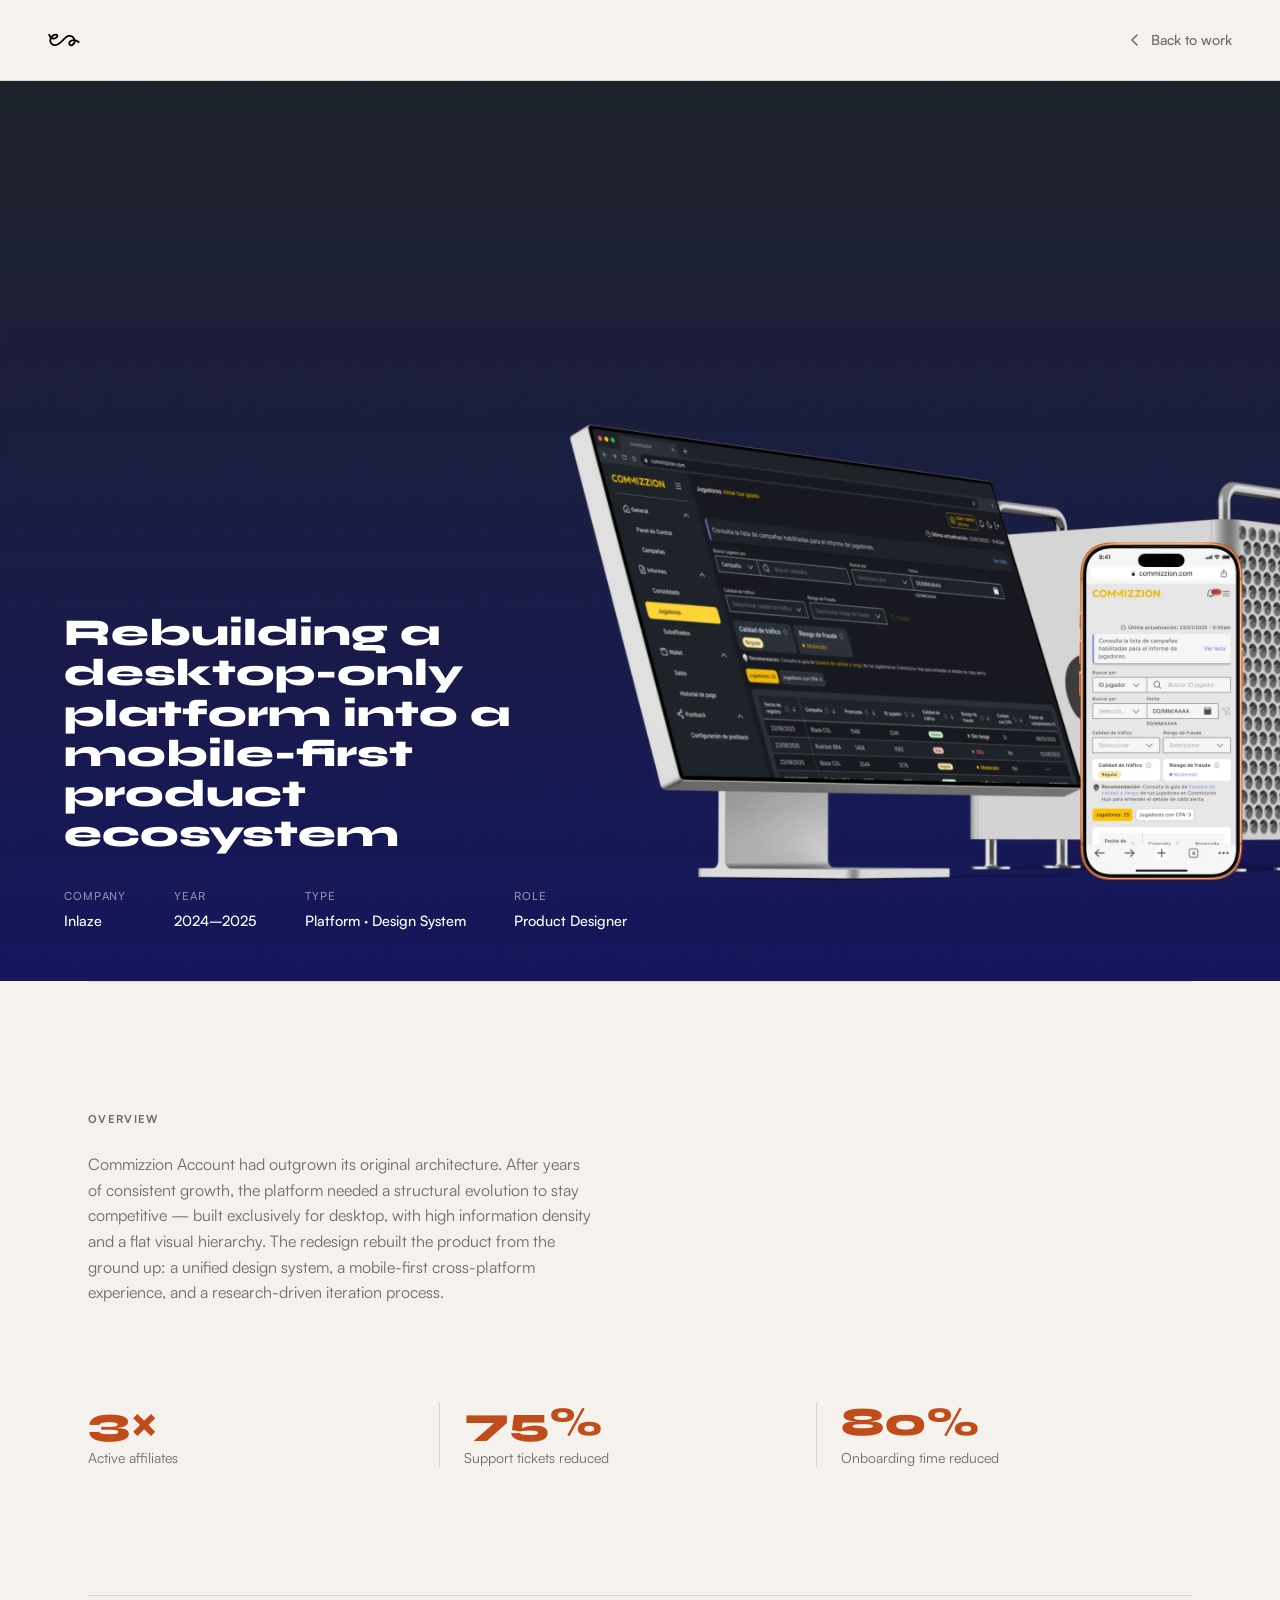
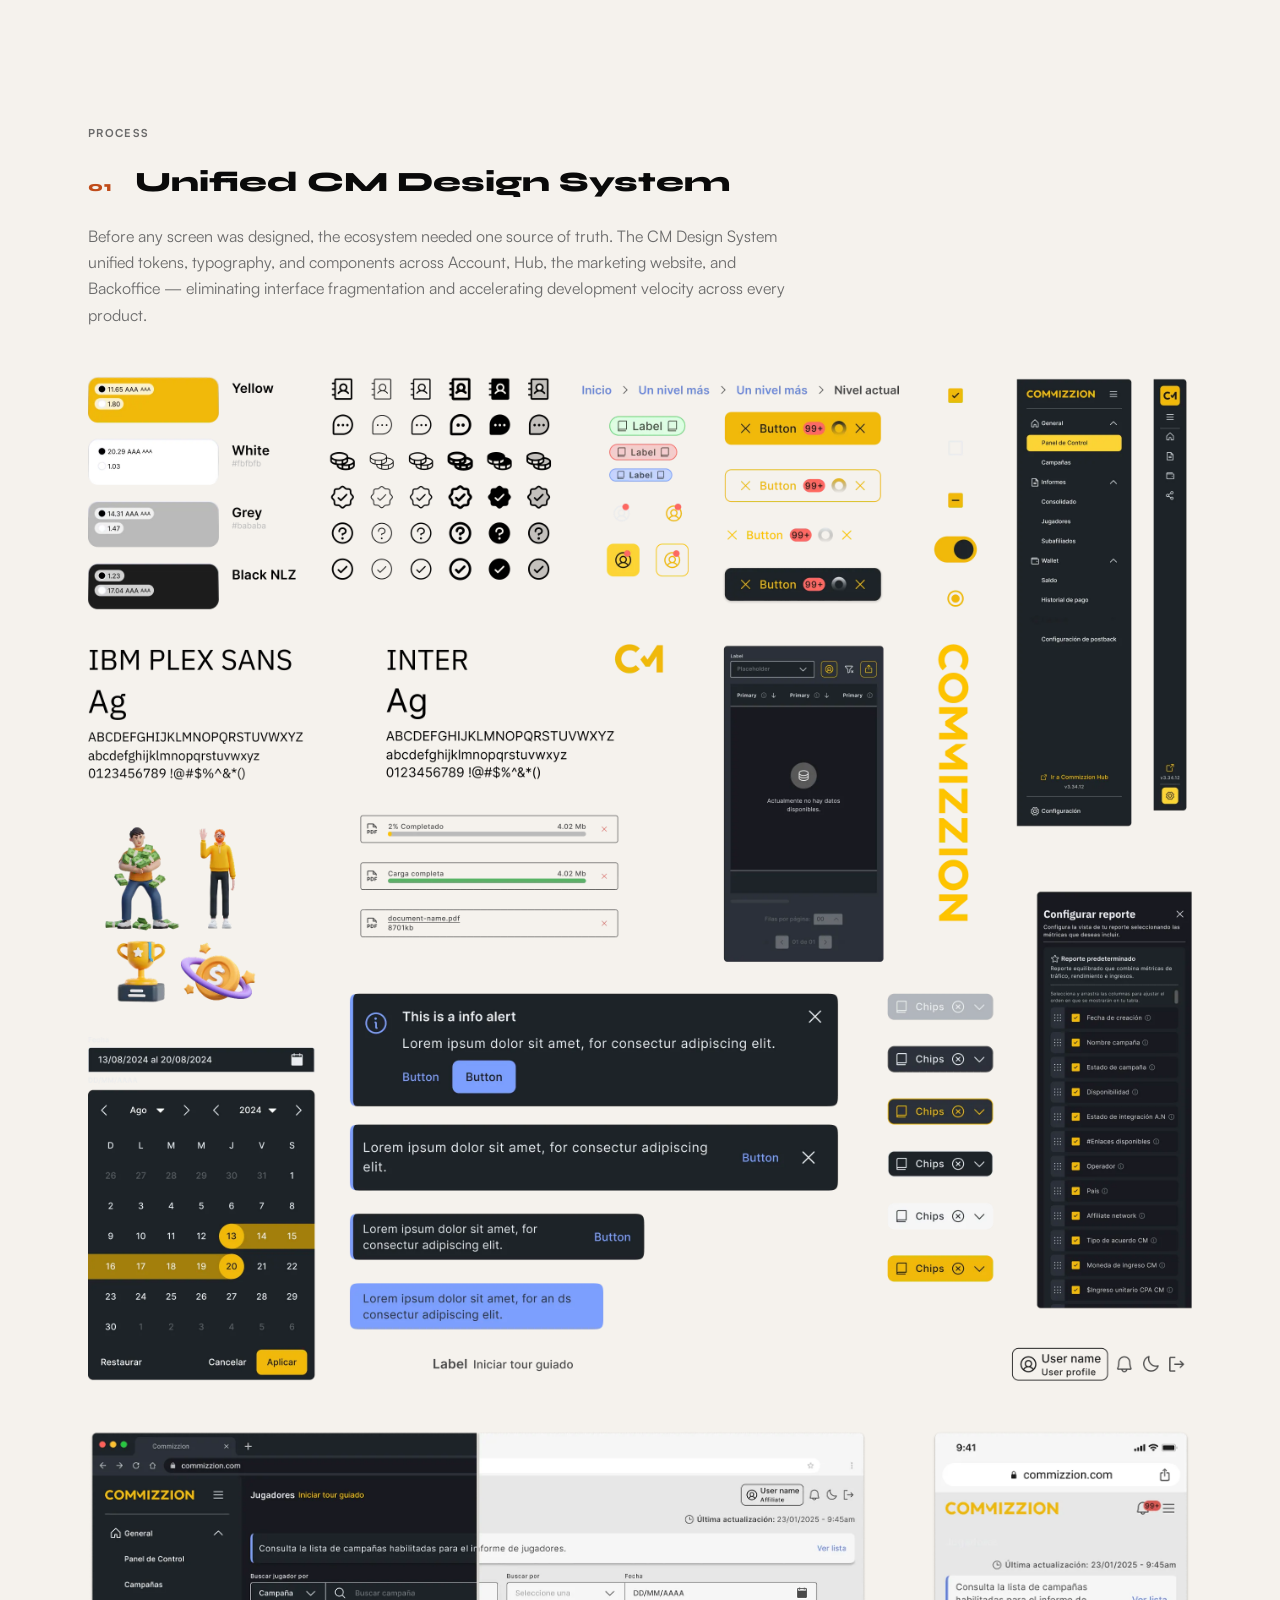
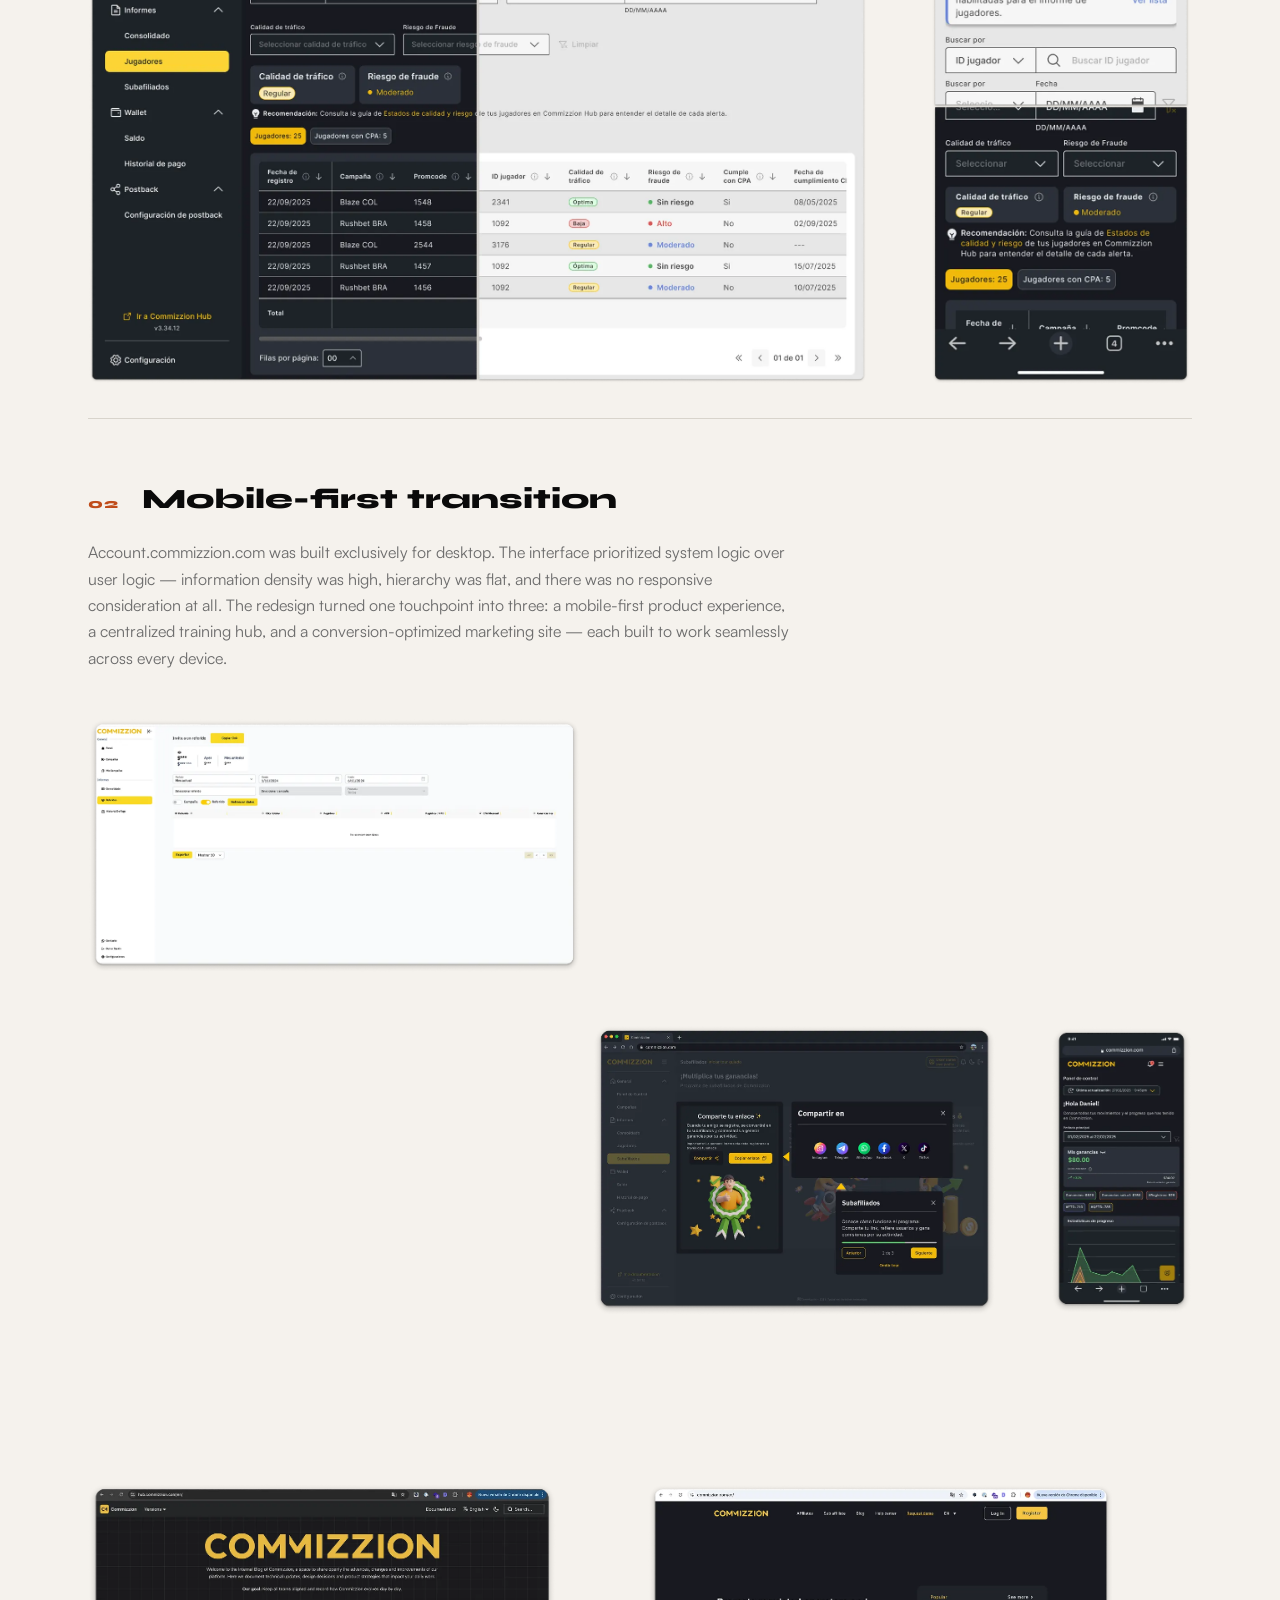
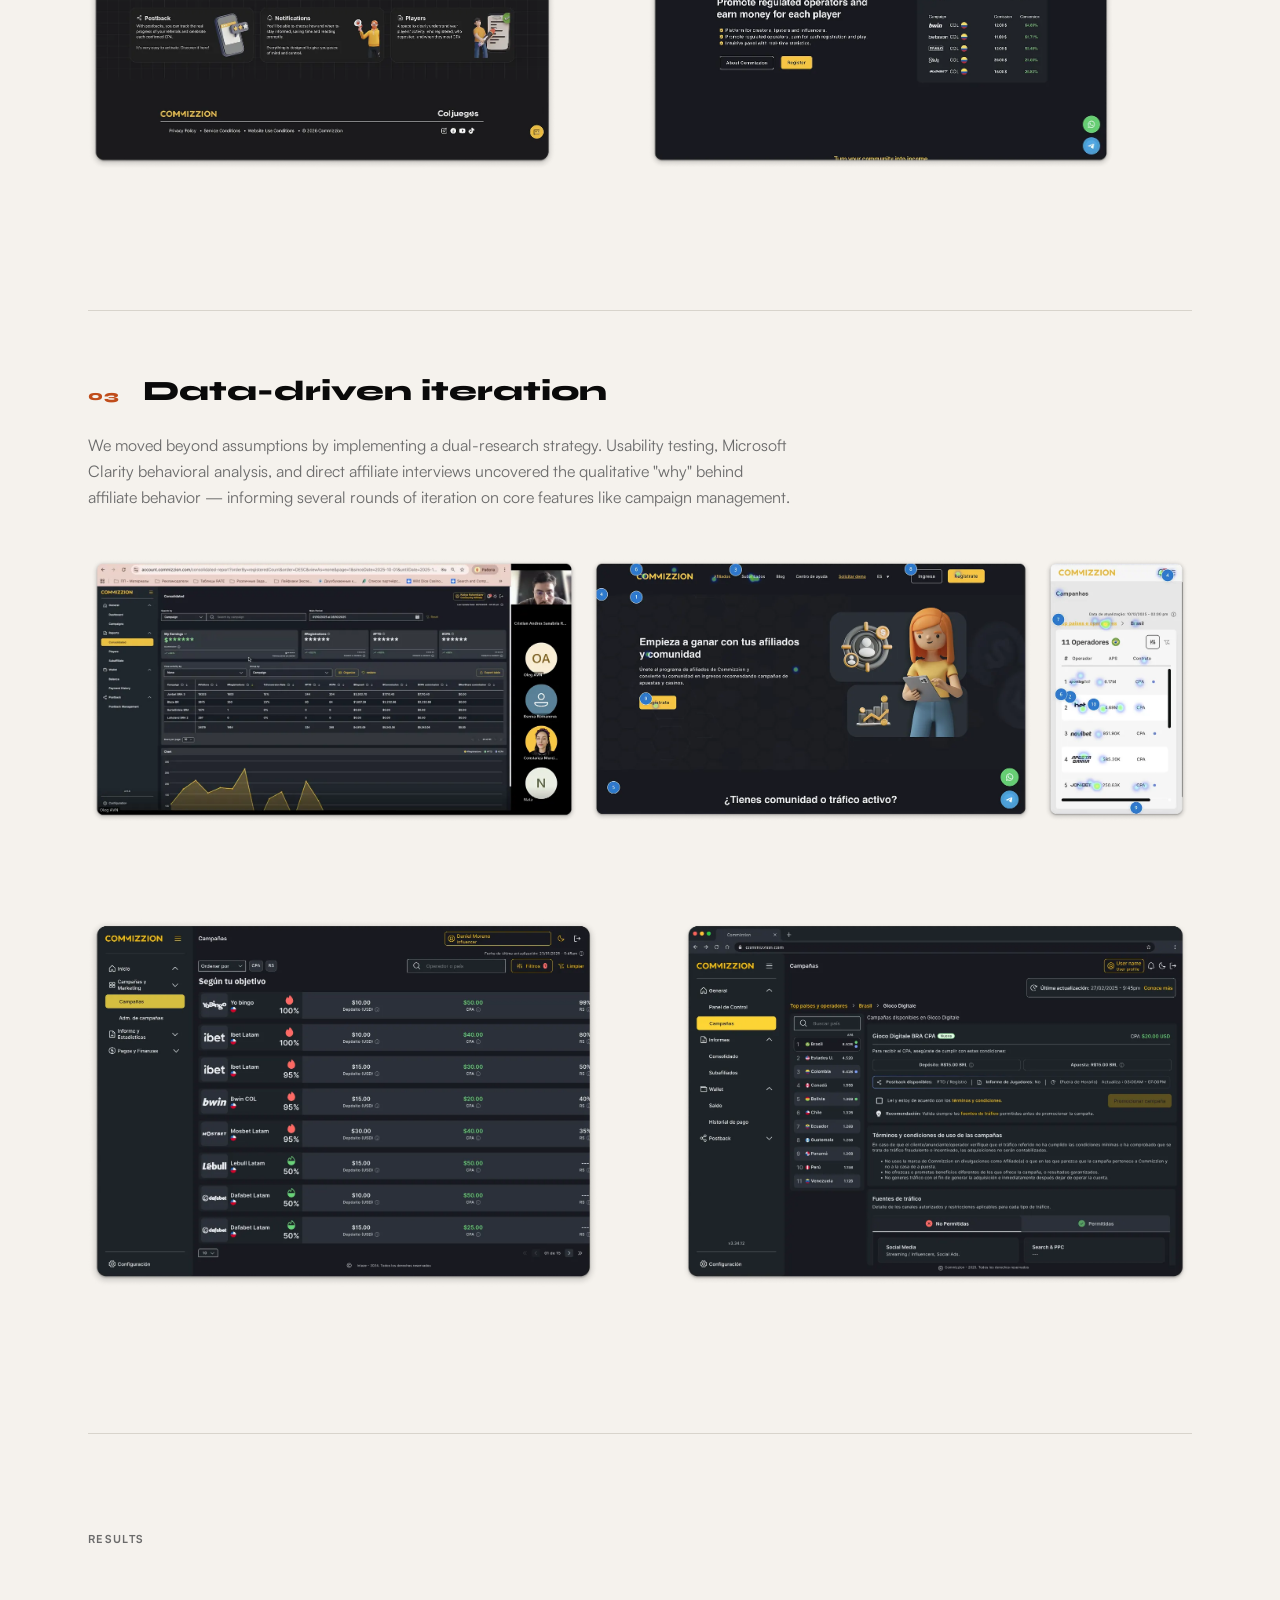
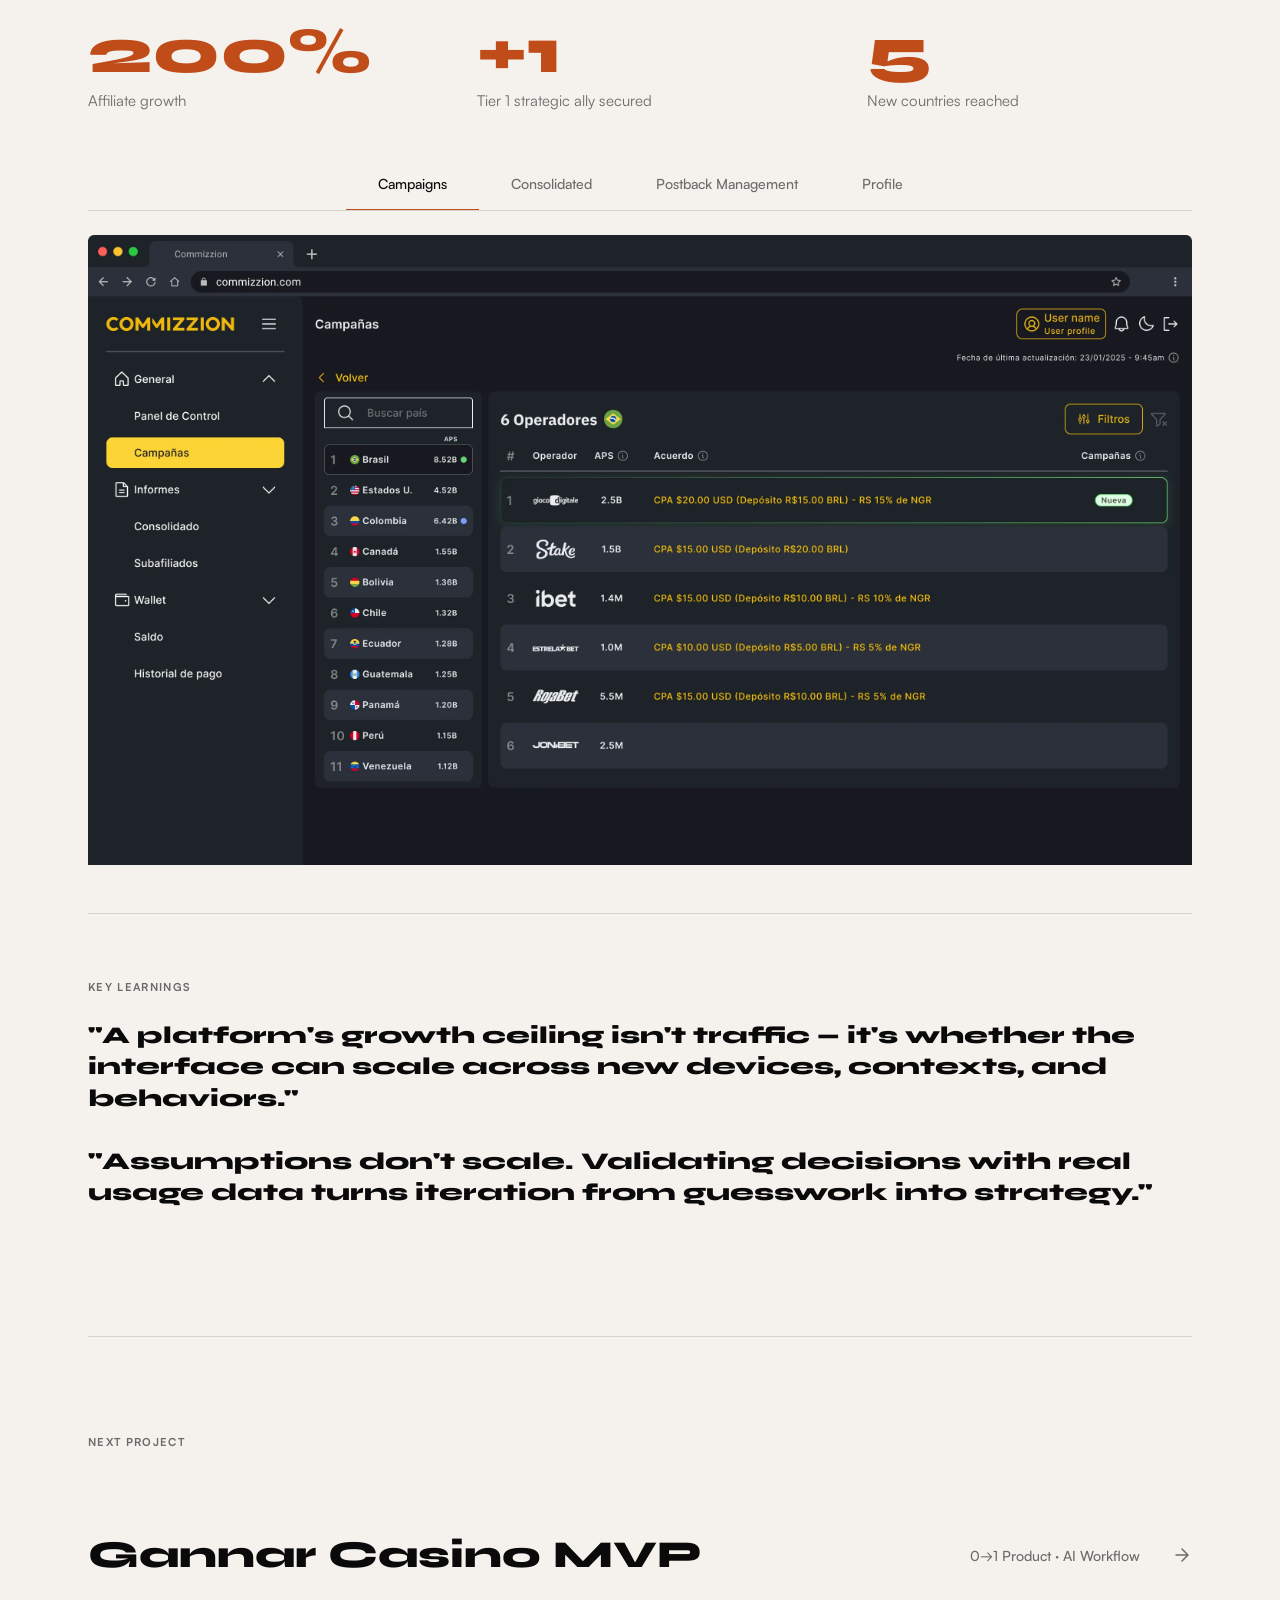
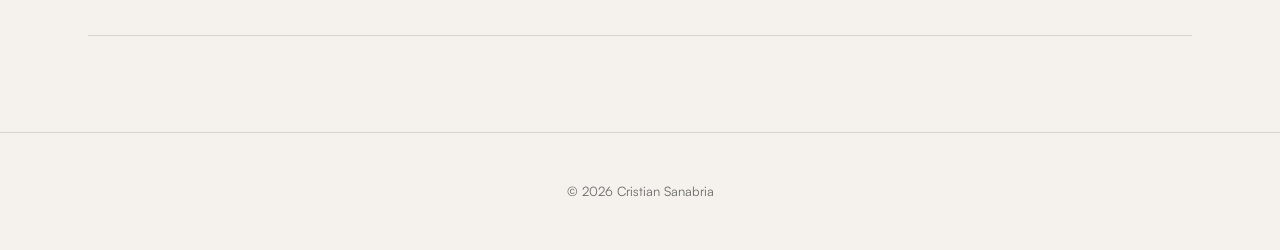
==== cases/commizzion-account.html @ f1a1c9f3 "feat: add commizzion account case study, closes navigation cycle" ====
<!DOCTYPE html>
<html lang="en">
<head>
  <meta charset="UTF-8" />
  <meta name="viewport" content="width=device-width, initial-scale=1.0" />
  <title>Commizzion Account — Cristian Sanabria</title>
  <link rel="icon" type="image/svg+xml" href="../assets/FavIcon_CS_Black.svg" />
  <link rel="stylesheet" href="../styles/main.css" />
  <link rel="stylesheet" href="../styles/case-study.css" />
</head>
<body>

  <!-- HEADER -->
  <header class="cs-header">
    <a href="../index.html" class="cs-logo" aria-label="Back to home">
      <img src="../assets/CS_Vector.svg" alt="Cristian Sanabria" width="32" height="32" />
    </a>
    <a href="../index.html" class="cs-back">
      <svg width="16" height="16" viewBox="0 0 16 16" fill="none" aria-hidden="true">
        <path d="M10 3L5 8L10 13" stroke="currentColor" stroke-width="1.5" stroke-linecap="round" stroke-linejoin="round"/>
      </svg>
      Back to work
    </a>
  </header>

  <!-- COVER -->
  <section class="cs-cover cs-cover--commizzion-account">
    <img src="../assets/cases/commizzion-account/commizzion-account-cover.webp"
         alt="Commizzion Account — cover"
         class="cs-cover-img">
    <div class="cs-cover-content">
      <h1 class="cs-cover-headline">Rebuilding a desktop-only platform into a mobile-first product ecosystem</h1>
      <div class="cs-cover-meta">
        <div class="cs-cover-meta-item">
          <span class="cs-cover-meta-label">Company</span>
          <span class="cs-cover-meta-value">Inlaze</span>
        </div>
        <div class="cs-cover-meta-item">
          <span class="cs-cover-meta-label">Year</span>
          <span class="cs-cover-meta-value">2024–2025</span>
        </div>
        <div class="cs-cover-meta-item">
          <span class="cs-cover-meta-label">Type</span>
          <span class="cs-cover-meta-value">Platform · Design System</span>
        </div>
        <div class="cs-cover-meta-item">
          <span class="cs-cover-meta-label">Role</span>
          <span class="cs-cover-meta-value">Product Designer</span>
        </div>
      </div>
    </div>
  </section>

  <!-- MAIN -->
  <main class="cs-main">

    <!-- OVERVIEW -->
    <section class="cs-overview">
      <div class="cs-overview__inner">
        <div class="cs-overview__problem">
          <span class="cs-label">Overview</span>
          <p class="cs-overview__text">Commizzion Account had outgrown its original architecture. After years of consistent growth, the platform needed a structural evolution to stay competitive — built exclusively for desktop, with high information density and a flat visual hierarchy. The redesign rebuilt the product from the ground up: a unified design system, a mobile-first cross-platform experience, and a research-driven iteration process.</p>
        </div>
        <div class="cs-overview__metrics">
          <div class="cs-metric">
            <span class="cs-metric__value">3×</span>
            <span class="cs-metric__label">Active affiliates</span>
          </div>
          <div class="cs-metric">
            <span class="cs-metric__value">75%</span>
            <span class="cs-metric__label">Support tickets reduced</span>
          </div>
          <div class="cs-metric">
            <span class="cs-metric__value">80%</span>
            <span class="cs-metric__label">Onboarding time reduced</span>
          </div>
        </div>
      </div>
    </section>

    <!-- PROCESS -->
    <section class="cs-process">
      <span class="cs-label">Process</span>
      <div class="cs-process__inner">

        <!-- Decision 01 -->
        <div class="cs-decision">
          <div class="cs-decision__header">
            <span class="cs-decision__number">01</span>
            <h2 class="cs-decision__title">Unified CM Design System</h2>
          </div>
          <p class="cs-decision__body">Before any screen was designed, the ecosystem needed one source of truth. The CM Design System unified tokens, typography, and components across Account, Hub, the marketing website, and Backoffice — eliminating interface fragmentation and accelerating development velocity across every product.</p>
          <div class="cs-decision__image-wrap">
            <img src="../assets/cases/commizzion-account/commizzion-account-ds-system.webp" alt="CM Design System — tokens, typography, components" class="cs-decision__image" loading="lazy" />
            <img src="../assets/cases/commizzion-account/commizzion-account-ds-system-applied.webp" alt="CM Design System applied across desktop, mobile, light and dark mode" class="cs-decision__image" loading="lazy" />
          </div>
        </div>

        <!-- Decision 02 -->
        <div class="cs-decision">
          <div class="cs-decision__header">
            <span class="cs-decision__number">02</span>
            <h2 class="cs-decision__title">Mobile-first transition</h2>
          </div>
          <p class="cs-decision__body">Account.commizzion.com was built exclusively for desktop. The interface prioritized system logic over user logic — information density was high, hierarchy was flat, and there was no responsive consideration at all. The redesign turned one touchpoint into three: a mobile-first product experience, a centralized training hub, and a conversion-optimized marketing site — each built to work seamlessly across every device.</p>
          <div class="cs-decision__image-wrap">
            <img src="../assets/cases/commizzion-account/commizzion-account-mobile-first.webp" alt="Before and after — desktop-only to mobile-first ecosystem" class="cs-decision__image" loading="lazy" />
          </div>
        </div>

        <!-- Decision 03 -->
        <div class="cs-decision">
          <div class="cs-decision__header">
            <span class="cs-decision__number">03</span>
            <h2 class="cs-decision__title">Data-driven iteration</h2>
          </div>
          <p class="cs-decision__body">We moved beyond assumptions by implementing a dual-research strategy. Usability testing, Microsoft Clarity behavioral analysis, and direct affiliate interviews uncovered the qualitative "why" behind affiliate behavior — informing several rounds of iteration on core features like campaign management.</p>
          <div class="cs-decision__image-wrap">
            <img src="../assets/cases/commizzion-account/commizzion-account-iteration.webp" alt="Research evidence and interface evolution" class="cs-decision__image" loading="lazy" />
          </div>
        </div>

      </div>
    </section>

    <!-- RESULTS -->
    <section class="cs-results">
      <div class="cs-results__inner">
        <span class="cs-label">Results</span>
        <div class="cs-results__metrics">
          <div class="cs-metric cs-metric--large">
            <span class="cs-metric__value">200%</span>
            <span class="cs-metric__label">Affiliate growth</span>
          </div>
          <div class="cs-metric cs-metric--large">
            <span class="cs-metric__value">+1</span>
            <span class="cs-metric__label">Tier 1 strategic ally secured</span>
          </div>
          <div class="cs-metric cs-metric--large">
            <span class="cs-metric__value">5</span>
            <span class="cs-metric__label">New countries reached</span>
          </div>
        </div>

        <div class="cs-tabs cs-tabs--no-gradient">
          <div class="cs-tabs__nav" role="tablist">
            <button class="cs-tabs__tab cs-tabs__tab--active" role="tab" data-tab="0">Campaigns</button>
            <button class="cs-tabs__tab" role="tab" data-tab="1">Consolidated</button>
            <button class="cs-tabs__tab" role="tab" data-tab="2">Postback Management</button>
            <button class="cs-tabs__tab" role="tab" data-tab="3">Profile</button>
          </div>
          <div class="cs-tabs__content">
            <div class="cs-tabs__panel cs-tabs__panel--active" data-panel="0">
              <img src="../assets/cases/commizzion-account/commizzion-account-result-campaigns.webp" alt="Campaigns full screen" class="cs-tabs__img" loading="lazy" />
            </div>
            <div class="cs-tabs__panel" data-panel="1">
              <img src="../assets/cases/commizzion-account/commizzion-account-result-consolidated.webp" alt="Consolidated full screen" class="cs-tabs__img" loading="lazy" />
            </div>
            <div class="cs-tabs__panel" data-panel="2">
              <img src="../assets/cases/commizzion-account/commizzion-account-result-postback.webp" alt="Postback Management full screen" class="cs-tabs__img" loading="lazy" />
            </div>
            <div class="cs-tabs__panel" data-panel="3">
              <img src="../assets/cases/commizzion-account/commizzion-account-result-profile.webp" alt="Profile full screen" class="cs-tabs__img" loading="lazy" />
            </div>
          </div>
        </div>

        <div class="cs-results__learning">
          <span class="cs-label">Key learnings</span>
          <p class="cs-learning__text">"A platform's growth ceiling isn't traffic — it's whether the interface can scale across new devices, contexts, and behaviors."</p>
          <p class="cs-learning__text cs-learning__text--second">"Assumptions don't scale. Validating decisions with real usage data turns iteration from guesswork into strategy."</p>
        </div>
      </div>
    </section>

    <!-- NEXT PROJECT -->
    <nav class="cs-nav-next">
      <span class="cs-label">Next project</span>
      <a href="gannar.html" class="cs-next-link">
        <span class="cs-next-link__title">Gannar Casino MVP</span>
        <span class="cs-next-link__tags">0→1 Product · AI Workflow</span>
        <svg width="20" height="20" viewBox="0 0 20 20" fill="none" aria-hidden="true">
          <path d="M4 10H16M16 10L10 4M16 10L10 16" stroke="currentColor" stroke-width="1.5" stroke-linecap="round" stroke-linejoin="round"/>
        </svg>
      </a>
    </nav>

  </main>

  <footer class="cs-footer">
    <p>© 2026 Cristian Sanabria</p>
  </footer>

  <script>
    const tabs = document.querySelectorAll('.cs-tabs__tab');
    const panels = document.querySelectorAll('.cs-tabs__panel');
    tabs.forEach(tab => {
      tab.addEventListener('click', () => {
        const index = parseInt(tab.dataset.tab);
        tabs.forEach(t => t.classList.remove('cs-tabs__tab--active'));
        panels.forEach(p => p.classList.remove('cs-tabs__panel--active'));
        tab.classList.add('cs-tabs__tab--active');
        panels[index].classList.add('cs-tabs__panel--active');
      });
    });
  </script>

</body>
</html>
---- styles/main.css ----
/* =============================================================
   FONT FACE DECLARATIONS
   ============================================================= */

/* Syne */
@font-face {
  font-family: 'Syne';
  src: url('../assets/fonts/Syne-Regular.woff2') format('woff2');
  font-weight: 400;
  font-style: normal;
  font-display: swap;
}

@font-face {
  font-family: 'Syne';
  src: url('../assets/fonts/Syne-Medium.woff2') format('woff2');
  font-weight: 500;
  font-style: normal;
  font-display: swap;
}

@font-face {
  font-family: 'Syne';
  src: url('../assets/fonts/Syne-SemiBold.woff2') format('woff2');
  font-weight: 600;
  font-style: normal;
  font-display: swap;
}

@font-face {
  font-family: 'Syne';
  src: url('../assets/fonts/Syne-Bold.woff2') format('woff2');
  font-weight: 700;
  font-style: normal;
  font-display: swap;
}

@font-face {
  font-family: 'Syne';
  src: url('../assets/fonts/Syne-ExtraBold.woff2') format('woff2');
  font-weight: 800;
  font-style: normal;
  font-display: swap;
}

/* Satoshi */
@font-face {
  font-family: 'Satoshi';
  src: url('../assets/fonts/Satoshi-Light.woff2') format('woff2');
  font-weight: 300;
  font-style: normal;
  font-display: swap;
}

@font-face {
  font-family: 'Satoshi';
  src: url('../assets/fonts/Satoshi-Regular.woff2') format('woff2');
  font-weight: 400;
  font-style: normal;
  font-display: swap;
}

@font-face {
  font-family: 'Satoshi';
  src: url('../assets/fonts/Satoshi-Medium.woff2') format('woff2');
  font-weight: 500;
  font-style: normal;
  font-display: swap;
}

@font-face {
  font-family: 'Satoshi';
  src: url('../assets/fonts/Satoshi-Bold.woff2') format('woff2');
  font-weight: 700;
  font-style: normal;
  font-display: swap;
}

@font-face {
  font-family: 'Satoshi';
  src: url('../assets/fonts/Satoshi-Black.woff2') format('woff2');
  font-weight: 900;
  font-style: normal;
  font-display: swap;
}

/* =============================================================
   DESIGN TOKENS
   ============================================================= */

:root {
  /* Colors */
  --color-bg: #F5F2ED;
  --color-surface: #EDEAE4;
  --color-border: #D8D4CC;
  --color-text: #0A0A0A;
  --color-text-muted: #6B6B6B;
  --color-accent: #C04C1A;
  --color-accent-hover: #E05520;

  /* Typography */
  --font-display: 'Syne', sans-serif;
  --font-body: 'Satoshi', sans-serif;

  /* Spacing — 8pt system */
  --space-1: 8px;
  --space-2: 16px;
  --space-3: 24px;
  --space-4: 32px;
  --space-6: 48px;
  --space-8: 64px;
  --space-12: 96px;
  --space-16: 128px;

  /* Layout */
  --max-width: 1280px;
  --nav-height: 56px;
}

/* =============================================================
   CSS RESET
   ============================================================= */

*,
*::before,
*::after {
  box-sizing: border-box;
  margin: 0;
  padding: 0;
}

/* =============================================================
   BASE STYLES
   ============================================================= */

html {
  scroll-behavior: smooth;
}

body {
  font-family: var(--font-body);
  font-size: 16px;
  line-height: 1.65;
  color: var(--color-text);
  background-color: var(--color-bg);
}

h1,
h2,
h3,
h4 {
  font-family: var(--font-display);
}

/* =============================================================
   Component styles → see styles/components.css
   ============================================================= */
---- styles/case-study.css ----
/* ============================================================
   CASE STUDY — styles/case-study.css
   Portafolio Cristian Sanabria — Mayo 2026
   ============================================================ */

/* ------------------------------------------------------------
   HEADER
   ------------------------------------------------------------ */
.cs-header {
  position: sticky;
  top: 0;
  z-index: 100;
  display: flex;
  align-items: center;
  justify-content: space-between;
  padding: var(--space-3) var(--space-6);
  background-color: var(--color-bg);
  border-bottom: 1px solid var(--color-border);
}
.cs-logo img {
  display: block;
  width: 32px;
  height: 32px;
}
.cs-back {
  display: flex;
  align-items: center;
  gap: var(--space-1);
  font-family: var(--font-body);
  font-size: 0.875rem;
  font-weight: 500;
  color: var(--color-text-muted);
  text-decoration: none;
  transition: color 0.2s ease;
}
.cs-back:hover { color: var(--color-text); }

/* ------------------------------------------------------------
   COVER
   ------------------------------------------------------------ */
.cs-cover {
  position: relative;
  height: 100vh;
  max-height: 900px;
  overflow: hidden;
}
.cs-cover-img {
  position: absolute;
  inset: 0;
  width: 100%;
  height: 100%;
  object-fit: cover;
  object-position: right center;
}
.cs-cover-content {
  position: absolute;
  bottom: 48px;
  left: 64px;
  right: 64px;
  z-index: 2;
}
.cs-cover-headline {
  font-family: 'Syne', sans-serif;
  font-weight: 800;
  font-size: clamp(1.75rem, 3vw, 3rem);
  color: #FFFFFF;
  max-width: 560px;
  line-height: 1.05;
  margin-bottom: 32px;
}
.cs-cover-meta {
  display: flex;
  gap: 48px;
}
.cs-cover-meta-item {
  display: flex;
  flex-direction: column;
  gap: 4px;
}
.cs-cover-meta-label {
  font-family: 'Satoshi', sans-serif;
  font-size: 0.7rem;
  font-weight: 500;
  color: rgba(255,255,255,0.5);
  text-transform: uppercase;
  letter-spacing: 0.08em;
}
.cs-cover-meta-value {
  font-family: 'Satoshi', sans-serif;
  font-size: 0.9rem;
  font-weight: 500;
  color: #FFFFFF;
}

/* ------------------------------------------------------------
   MAIN WRAPPER
   ------------------------------------------------------------ */
.cs-main {
  max-width: 1200px;
  margin: 0 auto;
  padding: 0 var(--space-6);
}

/* ------------------------------------------------------------
   LABEL REUTILIZABLE
   ------------------------------------------------------------ */
.cs-label {
  display: block;
  font-family: var(--font-body);
  font-size: 0.6875rem;
  font-weight: 700;
  letter-spacing: 0.12em;
  text-transform: uppercase;
  color: var(--color-text-muted);
  margin-bottom: var(--space-3);
}

/* ------------------------------------------------------------
   OVERVIEW
   ------------------------------------------------------------ */
.cs-overview {
  padding: var(--space-16) 0;
  border-top: 1px solid var(--color-border);
}
.cs-overview__inner {
  display: grid;
  grid-template-columns: 1fr;
  gap: var(--space-12);
  align-items: center;
}
.cs-overview__text {
  font-family: var(--font-body);
  font-size: 1rem;
  font-weight: 400;
  line-height: 1.6;
  color: var(--color-text-muted);
  max-width: 46ch;
}
.cs-overview__metrics {
  display: flex;
  flex-direction: row;
  align-items: flex-start;
}
.cs-overview__metrics .cs-metric {
  flex: 1;
  padding: 0 var(--space-3);
  border-left: 1px solid var(--color-border);
}
.cs-overview__metrics .cs-metric:first-child {
  padding-left: 0;
  border-left: none;
}

/* ------------------------------------------------------------
   METRIC
   ------------------------------------------------------------ */
.cs-metric {
  display: flex;
  flex-direction: column;
  gap: 6px;
}
.cs-metric__value {
  font-family: var(--font-display);
  font-size: 2.5rem;
  font-weight: 800;
  line-height: 1;
  color: var(--color-accent);
}
.cs-metric__label {
  font-family: var(--font-body);
  font-size: 0.875rem;
  font-weight: 400;
  color: var(--color-text-muted);
  line-height: 1.4;
}

/* ------------------------------------------------------------
   PROCESS
   ------------------------------------------------------------ */
.cs-process {
  padding: var(--space-16) 0;
  border-top: 1px solid var(--color-border);
}
.cs-process__inner {
  display: flex;
  flex-direction: column;
  gap: var(--space-4);
}
.cs-decision {
  display: flex;
  flex-direction: column;
  gap: var(--space-3);
}
.cs-process__inner .cs-decision + .cs-decision {
  padding-top: var(--space-8);
  border-top: 1px solid var(--color-border);
}
.cs-decision__header {
  display: flex;
  align-items: baseline;
  gap: var(--space-3);
}
.cs-decision__number {
  font-family: var(--font-display);
  font-size: 0.875rem;
  font-weight: 800;
  color: var(--color-accent);
  letter-spacing: 0.05em;
  flex-shrink: 0;
}
.cs-decision__title {
  font-family: var(--font-display);
  font-size: clamp(1.25rem, 2.5vw, 1.75rem);
  font-weight: 800;
  line-height: 1.15;
  color: var(--color-text);
}
.cs-decision__body {
  font-family: var(--font-body);
  font-size: 1rem;
  font-weight: 400;
  line-height: 1.65;
  color: var(--color-text-muted);
  max-width: 64ch;
}
.cs-decision__image-wrap {
  display: flex;
  flex-direction: column;
  gap: var(--space-2);
  margin-top: var(--space-3);
}
.cs-caption {
  font-family: var(--font-body);
  font-size: 0.75rem;
  font-weight: 500;
  letter-spacing: 0.06em;
  text-transform: uppercase;
  color: var(--color-text-muted);
  order: -1;
}
.cs-decision__image {
  width: 100%;

  display: block;
  object-fit: contain;
  object-position: top;
}

/* ------------------------------------------------------------
   BEFORE COMPARE
   ------------------------------------------------------------ */
.cs-before-compare {
  display: grid;
  grid-template-columns: 1fr 220px;
  gap: var(--space-3);
  align-items: start;
}
.cs-before-compare__desk {
  width: 100%;
  height: 460px;
  object-fit: contain;
  object-position: top;
  display: block;
}
.cs-before-compare__mobile {
  width: 220px;
  height: 460px;
  object-fit: contain;
  object-position: top;
  display: block;
}

/* ------------------------------------------------------------
   PROCESS IMAGES (decisiones 02 y 03)
   ------------------------------------------------------------ */
.cs-process__images {
  display: grid;
  grid-template-columns: 1fr;
  gap: var(--space-3);
  margin-top: var(--space-3);
}
.cs-process__img {
  width: 100%;
  height: auto;
  object-fit: contain;
  object-position: top;
  display: block;
}

/* ------------------------------------------------------------
   RESULTS
   ------------------------------------------------------------ */
.cs-results {
  padding: var(--space-12) 0 var(--space-16);
  border-top: 1px solid var(--color-border);

}
.cs-results__inner {
  display: flex;
  flex-direction: column;
  gap: var(--space-6);
}
.cs-results__metrics {
  display: grid;
  grid-template-columns: repeat(3, 1fr);
  gap: var(--space-8);
}
.cs-metric--large .cs-metric__value {
  font-size: clamp(2.5rem, 5vw, 4rem);
}
.cs-metric--large .cs-metric__label {
  font-size: 0.9375rem;
}
.cs-results__final {
  display: flex;
  flex-direction: column;
  gap: var(--space-2);
}
.cs-results__final-image {
  width: 100%;
  height: auto;
  display: block;
}
.cs-after-compare {
  display: grid;
  grid-template-columns: 1fr 220px;
  gap: var(--space-3);
  align-items: start;
}
.cs-after-compare__item {
  display: flex;
  flex-direction: column;
  gap: var(--space-2);
}
.cs-after-compare__image {
  display: block;
  width: 100%;
  height: auto;
}
.cs-after-compare__image--mobile {
  width: 220px;
  height: auto;
}
.cs-results__learning {
  padding-top: var(--space-8);
  border-top: 1px solid var(--color-border);
}
.cs-learning__text {
  font-family: var(--font-display);
  font-size: clamp(1.125rem, 2vw, 1.5rem);
  font-weight: 800;
  line-height: 1.3;
  color: var(--color-text);
  max-width: 48ch;
}

/* ------------------------------------------------------------
   NEXT PROJECT
   ------------------------------------------------------------ */
.cs-nav-next {
  padding: var(--space-12) 0;
  border-top: 1px solid var(--color-border);
}
.cs-next-link {
  display: flex;
  align-items: center;
  gap: var(--space-4);
  text-decoration: none;
  padding: var(--space-6) 0;
  border-bottom: 1px solid var(--color-border);
  transition: gap 0.3s ease;
}
.cs-next-link:hover { gap: var(--space-6); }
.cs-next-link:hover .cs-next-link__title {
  text-decoration: underline;
  text-underline-offset: 4px;
}
.cs-next-link:hover svg {
  color: var(--color-accent);
  transform: translateX(4px);
}
.cs-next-link svg {
  flex-shrink: 0;
  color: var(--color-text-muted);
  transition: color 0.2s ease, transform 0.2s ease;
}
.cs-next-link__title {
  font-family: var(--font-display);
  font-size: clamp(1.5rem, 3vw, 2.5rem);
  font-weight: 800;
  color: var(--color-text);
  flex: 1;
}
.cs-next-link__tags {
  font-family: var(--font-body);
  font-size: 0.875rem;
  font-weight: 500;
  color: var(--color-text-muted);
}

/* ------------------------------------------------------------
   FOOTER
   ------------------------------------------------------------ */
.cs-footer {
  padding: var(--space-6);
  text-align: center;
  font-family: var(--font-body);
  font-size: 0.8125rem;
  color: var(--color-text-muted);
  border-top: 1px solid var(--color-border);
}

/* ============================================================
   TABLET (769px – 1024px)
   ============================================================ */
@media (min-width: 769px) and (max-width: 1024px) {
  .cs-header { padding: var(--space-3) var(--space-4); }
  .cs-main { padding: 0 var(--space-4); }
  .cs-cover-content { left: 48px; right: 48px; }
  .cs-results__metrics { gap: var(--space-4); }
}

/* ============================================================
   MOBILE (< 768px)
   ============================================================ */
@media (max-width: 768px) {
  /* Cover */
  .cs-cover {
    height: 100svh;
    max-height: none;
  }
  .cs-cover-img {
    object-position: 70% center;
  }
  .cs-cover-content {
    left: 24px;
    right: 24px;
    bottom: 32px;
  }
  .cs-cover-headline {
    font-size: clamp(1.5rem, 6vw, 2.25rem);
    max-width: 100%;
    margin-bottom: 24px;
  }
  .cs-cover-meta {
    flex-wrap: wrap;
    gap: 16px 32px;
  }

  /* Layout */
  .cs-main { padding: 0 var(--space-3); }
  .cs-header { padding: var(--space-2) var(--space-3); }

  /* Overview */
  .cs-overview__inner {
    grid-template-columns: 1fr;
    gap: var(--space-8);
  }
  .cs-overview__text { max-width: 100%; overflow: hidden; }
  .cs-metric__value { font-size: clamp(1.25rem, 7vw, 2rem); }
  .cs-overview__metrics {
    display: grid;
    grid-template-columns: repeat(3, 1fr);
    gap: var(--space-4);
  }
  .cs-overview__metrics .cs-metric {
    padding: 0;
    border-left: none;
  }
  .cs-overview__metrics .cs-metric:first-child {
    padding-left: 0;
    border-left: none;
  }

  /* Process */
  .cs-process { padding: var(--space-12) 0; }
  .cs-decision__image { max-height: none; }
  .cs-before-compare {
    grid-template-columns: 1fr;
  }
  .cs-before-compare__desk,
  .cs-before-compare__mobile {
    width: 100%;
    height: auto;
  }
  .cs-process__images {
    grid-template-columns: 1fr;
  }
  .cs-process__img {
    height: auto;
  }

  /* Results */
  .cs-results { padding: var(--space-10) 0 var(--space-12); }
  .cs-results__metrics {
    grid-template-columns: repeat(3, 1fr);
    gap: var(--space-4);
  }
  .cs-metric--large .cs-metric__value {
    font-size: clamp(1.5rem, 6vw, 2.5rem);
  }
  .cs-after-compare {
    grid-template-columns: 1fr;
  }
  .cs-after-compare__image,
  .cs-after-compare__image--mobile {
    width: 100%;
    height: auto;
  }

  /* Nav */
  .cs-nav-next { padding: var(--space-8) 0; }
  .cs-next-link { flex-wrap: wrap; gap: var(--space-3); }
  .cs-next-link__tags { display: none; }
  .cs-footer { padding: var(--space-4) var(--space-3); }
}

/* Live site link */
.cs-live-link {
  padding: var(--space-8) 0;
  display: flex;
  flex-direction: column;
  align-items: center;
  gap: var(--space-3);
  text-align: center;
}
.cs-live-link__text {
  font-family: var(--font-body);
  font-size: 0.9375rem;
  font-weight: 400;
  color: var(--color-text-muted);
}
.cs-live-link__anchor {
  font-family: var(--font-body);
  font-size: 0.875rem;
  font-weight: 700;
  color: var(--color-text);
  text-decoration: none;
  border-bottom: 2px solid var(--color-accent);
  padding-bottom: 3px;
  transition: color 0.2s ease, border-color 0.2s ease;
}
.cs-live-link__anchor:hover {
  color: var(--color-accent);
}

/* ============================================================
   FLOATING NAV — Case Studies
   ============================================================ */
.cs-nav-pill {
  position: fixed;
  top: 24px;
  left: 50%;
  transform: translateX(-50%);
  z-index: 1000;
  display: flex;
  align-items: center;
  gap: 32px;
  height: 52px;
  padding: 0 24px;
  background: var(--color-bg);
  border: 1px solid var(--color-border);
  border-radius: 100px;
  box-shadow: 0 1px 0 0 var(--color-border), 0 4px 24px rgba(0,0,0,0.06);
  transition: box-shadow 0.3s ease;
  max-width: calc(100vw - 32px);
}
.cs-nav-pill.scrolled {
  box-shadow: 0 1px 0 0 var(--color-border), 0 8px 32px rgba(0,0,0,0.1);
}
.cs-nav-pill__logo {
  display: flex;
  align-items: center;
  text-decoration: none;
  flex-shrink: 0;
}
.cs-nav-pill__logo img {
  height: 20px;
  width: auto;
  display: block;
}
.cs-nav-pill__links {
  display: flex;
  list-style: none;
  gap: 28px;
  margin: 0;
  padding: 0;
}
.cs-nav-pill__link {
  font-family: var(--font-body);
  font-size: 14px;
  font-weight: 400;
  color: var(--color-text-muted);
  text-decoration: none;
  white-space: nowrap;
  transition: color 0.2s ease;
}
.cs-nav-pill__link:hover { color: var(--color-text); }
.cs-hamburger {
  display: none;
  flex-direction: column;
  justify-content: center;
  gap: 5px;
  background: none;
  border: none;
  cursor: pointer;
  padding: 4px;
  flex-shrink: 0;
}
.cs-hamburger span {
  width: 22px;
  height: 2px;
  background: var(--color-text);
  border-radius: 2px;
  display: block;
  transition: transform 0.3s ease, opacity 0.3s ease;
}
.cs-hamburger.open span:nth-child(1) { transform: translateY(7px) rotate(45deg); }
.cs-hamburger.open span:nth-child(2) { opacity: 0; }
.cs-hamburger.open span:nth-child(3) { transform: translateY(-7px) rotate(-45deg); }

/* ============================================================
   WORKFLOW IMAGE SWAP
   ============================================================ */
.cs-workflow--mobile { display: none; }
.cs-workflow--desktop { display: block; }

/* ============================================================
   PAM CAROUSEL
   ============================================================ */
.cs-carousel {
  position: relative;
  overflow: hidden;
}
.cs-carousel__track {
  display: flex;
  transition: transform 0.4s ease;
}
.cs-carousel__slide { min-width: 100%; }
.cs-carousel__img {
  width: 100%;
  height: auto;
  display: block;
}
.cs-carousel__dots {
  display: none;
  justify-content: center;
  gap: 8px;
  margin-top: var(--space-3);
}
.cs-carousel__dot {
  width: 8px;
  height: 8px;
  border-radius: 50%;
  border: none;
  background: var(--color-border);
  cursor: pointer;
  padding: 0;
  transition: background 0.2s ease;
}
.cs-carousel__dot--active { background: var(--color-accent); }

/* Desktop y tablet: grid 4 columnas */
@media (min-width: 769px) {
  .cs-carousel { overflow: visible; }
  .cs-carousel__track {
    display: grid;
    grid-template-columns: repeat(4, 1fr);
    gap: var(--space-3);
    transform: none !important;
    transition: none;
  }
  .cs-carousel__slide { min-width: auto; }
  .cs-carousel__dots { display: none; }
}

/* ============================================================
   RESULTS TABS
   ============================================================ */
.cs-tabs {
  display: flex;
  flex-direction: column;
  gap: var(--space-3);
}
.cs-tabs__nav {
  display: flex;
  border-bottom: 1px solid var(--color-border);
  overflow-x: auto;
  -webkit-overflow-scrolling: touch;
  scrollbar-width: none;
}
.cs-tabs__nav::-webkit-scrollbar { display: none; }
.cs-tabs__tab {
  font-family: var(--font-body);
  font-size: 0.875rem;
  font-weight: 500;
  color: var(--color-text-muted);
  background: none;
  border: none;
  border-bottom: 2px solid transparent;
  padding: var(--space-2) var(--space-4);
  cursor: pointer;
  white-space: nowrap;
  transition: color 0.2s ease, border-color 0.2s ease;
  margin-bottom: -1px;
}
.cs-tabs__tab--active {
  color: var(--color-text);
  border-bottom-color: var(--color-accent);
}
.cs-tabs__tab:hover { color: var(--color-text); }
.cs-tabs__panel {
  display: none;
  max-height: 70vh;
  overflow-y: auto;
}
.cs-tabs__panel--active { display: block; }
.cs-tabs__img {
  width: 100%;
  height: auto;
  display: block;
}

/* ============================================================
   KEY LEARNINGS — segundo parrafo
   ============================================================ */
.cs-learning__text--second { margin-top: var(--space-4); }

/* ============================================================
   MOBILE — Floating nav + ajustes Gannar
   ============================================================ */
@media (max-width: 768px) {
  .cs-nav-pill {
    top: 0;
    left: 0;
    right: 0;
    transform: none;
    border-radius: 0;
    max-width: 100%;
    width: 100%;
    padding: 0 20px;
    gap: 0;
    justify-content: space-between;
  }
  .cs-nav-pill__logo img { height: 18px; }
  .cs-nav-pill__links {
    display: none;
    flex-direction: column;
    position: absolute;
    top: 52px;
    left: 0;
    right: 0;
    background: var(--color-bg);
    border-bottom: 1px solid var(--color-border);
    padding: 16px 20px 20px;
    gap: 16px;
    margin: 0;
  }
  .cs-nav-pill__links.open { display: flex; }
  .cs-nav-pill__links .cs-nav-pill__link { font-size: 16px; }
  .cs-hamburger { display: flex; }
  .has-floating-nav .cs-cover {
    margin-top: 52px;
    height: calc(100svh - 52px);
    max-height: none;
  }
  .cs-workflow--desktop { display: none; }
  .cs-workflow--mobile { display: block; }
  .cs-carousel { overflow: hidden; }
  .cs-carousel__track {
    display: flex;
    transform: translateX(0);
    transition: transform 0.4s ease;
  }
  .cs-carousel__slide { min-width: 100%; }
  .cs-carousel__dots { display: flex; }
  .cs-tabs__tab { padding: var(--space-2) var(--space-3); font-size: 0.8rem; }
}

/* Cover Gannar — ajuste object-position */
.cs-cover--gannar .cs-cover-img {
  object-position: right 70%;
}

/* Tabs — nav centrado */
.cs-tabs__nav {
  justify-content: center;
}

/* Tabs — mobile opción B */
@media (max-width: 768px) {
  .cs-tabs__panel {
    max-height: none;
    overflow-y: visible;
    display: flex;
    justify-content: center;
    border: none;
  }
  .cs-tabs__img {
    width: auto;
    max-width: 85%;
    max-height: 65vh;
    height: auto;
  }
}

/* Tabs — gradiente indicador de scroll */
.cs-tabs__panel--active::after {
  content: '';
  display: block;
  position: sticky;
  bottom: 0;
  height: 80px;
  background: linear-gradient(to bottom, transparent, var(--color-bg));
  pointer-events: none;
  margin-top: -80px;
}

/* Fix tabs mobile — display none sobrescrito por flex */
@media (max-width: 768px) {
  .cs-tabs__panel {
    display: none;
  }
  .cs-tabs__panel--active {
    display: flex;
    justify-content: center;
    max-height: none;
    overflow-y: visible;
    border: none;
  }
  .cs-tabs__img {
    width: 100%;
    max-height: 60vh;
    height: auto;
    object-fit: cover;
    object-position: top;
  }
}

/* Tabs nav — fade edges mobile */
@media (max-width: 768px) {
  .cs-tabs__nav {
    -webkit-mask-image: linear-gradient(to right, transparent 0%, black 8%, black 92%, transparent 100%);
    mask-image: linear-gradient(to right, transparent 0%, black 8%, black 92%, transparent 100%);
  }
}

/* Cover Gannar — mobile: solo device derecho */
@media (max-width: 768px) {
  .cs-cover--gannar .cs-cover-img {
    object-position: right center;
  }
}

/* Tabs nav — left align en mobile */
@media (max-width: 768px) {
  .cs-tabs__nav {
    justify-content: flex-start;
  }
}

/* Fix 1: Cover gannar mobile — solo device izquierdo */
@media (max-width: 768px) {
  .cs-cover--gannar .cs-cover-img {
    object-position: 15% center;
  }
}

/* Fix 2: DS image full bleed mobile */
.cs-decision__image--ds {
  width: 100%;
}
@media (max-width: 768px) {
  .cs-decision__image--ds {
    width: 100vw;
    margin-left: calc(-1 * var(--space-3));
    max-width: none;
  }
}

/* Fix 3: Carousel touch-action */
@media (max-width: 768px) {
  .cs-carousel {
    touch-action: pan-y;
  }
}

/* Fix 4: Tabs imagen completa sin crop */
@media (max-width: 768px) {
  .cs-tabs__img {
    max-height: none;
    height: auto;
    object-fit: unset;
  }
}

/* Tabs mobile — fix display none */
@media (max-width: 768px) {
  .cs-tabs__panel { display: none; }
  .cs-tabs__panel--active {
    display: flex;
    justify-content: center;
    max-height: none;
    overflow-y: visible;
    border: none;
  }
  .cs-tabs__img { max-height: none; height: auto; object-fit: unset; }
}

/* Tabs — gradient scroll */
.cs-tabs__panel--active::after {
  content: '';
  display: block;
  position: sticky;
  bottom: 0;
  height: 80px;
  background: linear-gradient(to bottom, transparent, var(--color-bg));
  pointer-events: none;
  margin-top: -80px;
}

/* Tabs — left align + mask mobile */
@media (max-width: 768px) {
  .cs-tabs__nav {
    justify-content: flex-start;
    -webkit-mask-image: linear-gradient(to right, transparent 0%, black 8%, black 92%, transparent 100%);
    mask-image: linear-gradient(to right, transparent 0%, black 8%, black 92%, transparent 100%);
  }
}

/* ============================================================
   SITEMAP DIAGRAM — Commizzion Backoffice
   ============================================================ */
.cs-sitemap {
  display: grid;
  grid-template-columns: 1fr auto 1fr;
  gap: var(--space-4);
  align-items: start;
  margin-top: var(--space-3);
}
.cs-sitemap__col-label {
  display: block;
  font-family: var(--font-body);
  font-size: 0.6875rem;
  font-weight: 700;
  letter-spacing: 0.1em;
  text-transform: uppercase;
  color: var(--color-text-muted);
  margin-bottom: var(--space-3);
}
.cs-sitemap__groups {
  display: flex;
  flex-direction: column;
  gap: var(--space-2);
}
.cs-sitemap__group {
  border-radius: 4px;
  padding: var(--space-2) var(--space-3);
}
.cs-sitemap__group--before {
  background: var(--color-surface);
  opacity: 0.7;
}
.cs-sitemap__group--after {
  background: #FFFFFF;
  border: 1px solid var(--color-border);
}
.cs-sitemap__group-label {
  display: block;
  font-family: var(--font-body);
  font-size: 0.6875rem;
  font-weight: 700;
  letter-spacing: 0.06em;
  text-transform: uppercase;
  color: var(--color-text-muted);
  margin-bottom: var(--space-1);
}
.cs-sitemap__group--after .cs-sitemap__group-label {
  color: var(--color-text);
}
.cs-sitemap__items {
  display: flex;
  flex-wrap: wrap;
  gap: 4px;
}
.cs-sitemap__item {
  font-family: var(--font-body);
  font-size: 0.75rem;
  font-weight: 500;
  padding: 3px 8px;
  border-radius: 4px;
}
.cs-sitemap__item--before {
  background: var(--color-border);
  color: var(--color-text-muted);
}
.cs-sitemap__item--after {
  background: var(--color-bg);
  border: 1px solid var(--color-border);
  color: var(--color-text);
}
.cs-sitemap__arrow {
  display: flex;
  flex-direction: column;
  align-items: center;
  padding-top: 48px;
  gap: var(--space-2);
}
.cs-sitemap__arrow-line {
  width: 1px;
  height: 32px;
  background: var(--color-border);
}
.cs-sitemap__arrow-icon {
  font-family: var(--font-display);
  font-size: 1.25rem;
  font-weight: 800;
  color: var(--color-accent);
}

@media (max-width: 768px) {
  .cs-sitemap {
    grid-template-columns: 1fr;
    gap: var(--space-6);
  }
  .cs-sitemap__arrow {
    flex-direction: row;
    padding-top: 0;
    justify-content: center;
  }
  .cs-sitemap__arrow-line {
    width: 32px;
    height: 1px;
  }
}

/* Cover — Commizzion Backoffice (yellow gradient) */
.cs-cover--commizzion-bo .cs-cover-img {
  object-position: center center;
}

/* Cover BO — elevate mockup */
.cs-cover--commizzion-bo .cs-cover-img {
  object-position: center 30%;
}

/* Tabs — disable gradient */
.cs-tabs--no-gradient .cs-tabs__panel--active::after {
  display: none;
}

/* Cover BO — show keyboard bottom */
.cs-cover--commizzion-bo .cs-cover-img {
  object-position: center bottom;
}

/* Cover — Commizzion Account (blue gradient baked in image) */
.cs-cover--commizzion-account .cs-cover-img {
  object-position: center center;
}

/* Decision — spacing when two images stacked in same wrap */
.cs-decision__image-wrap > img + img {
  margin-top: var(--space-4);
}
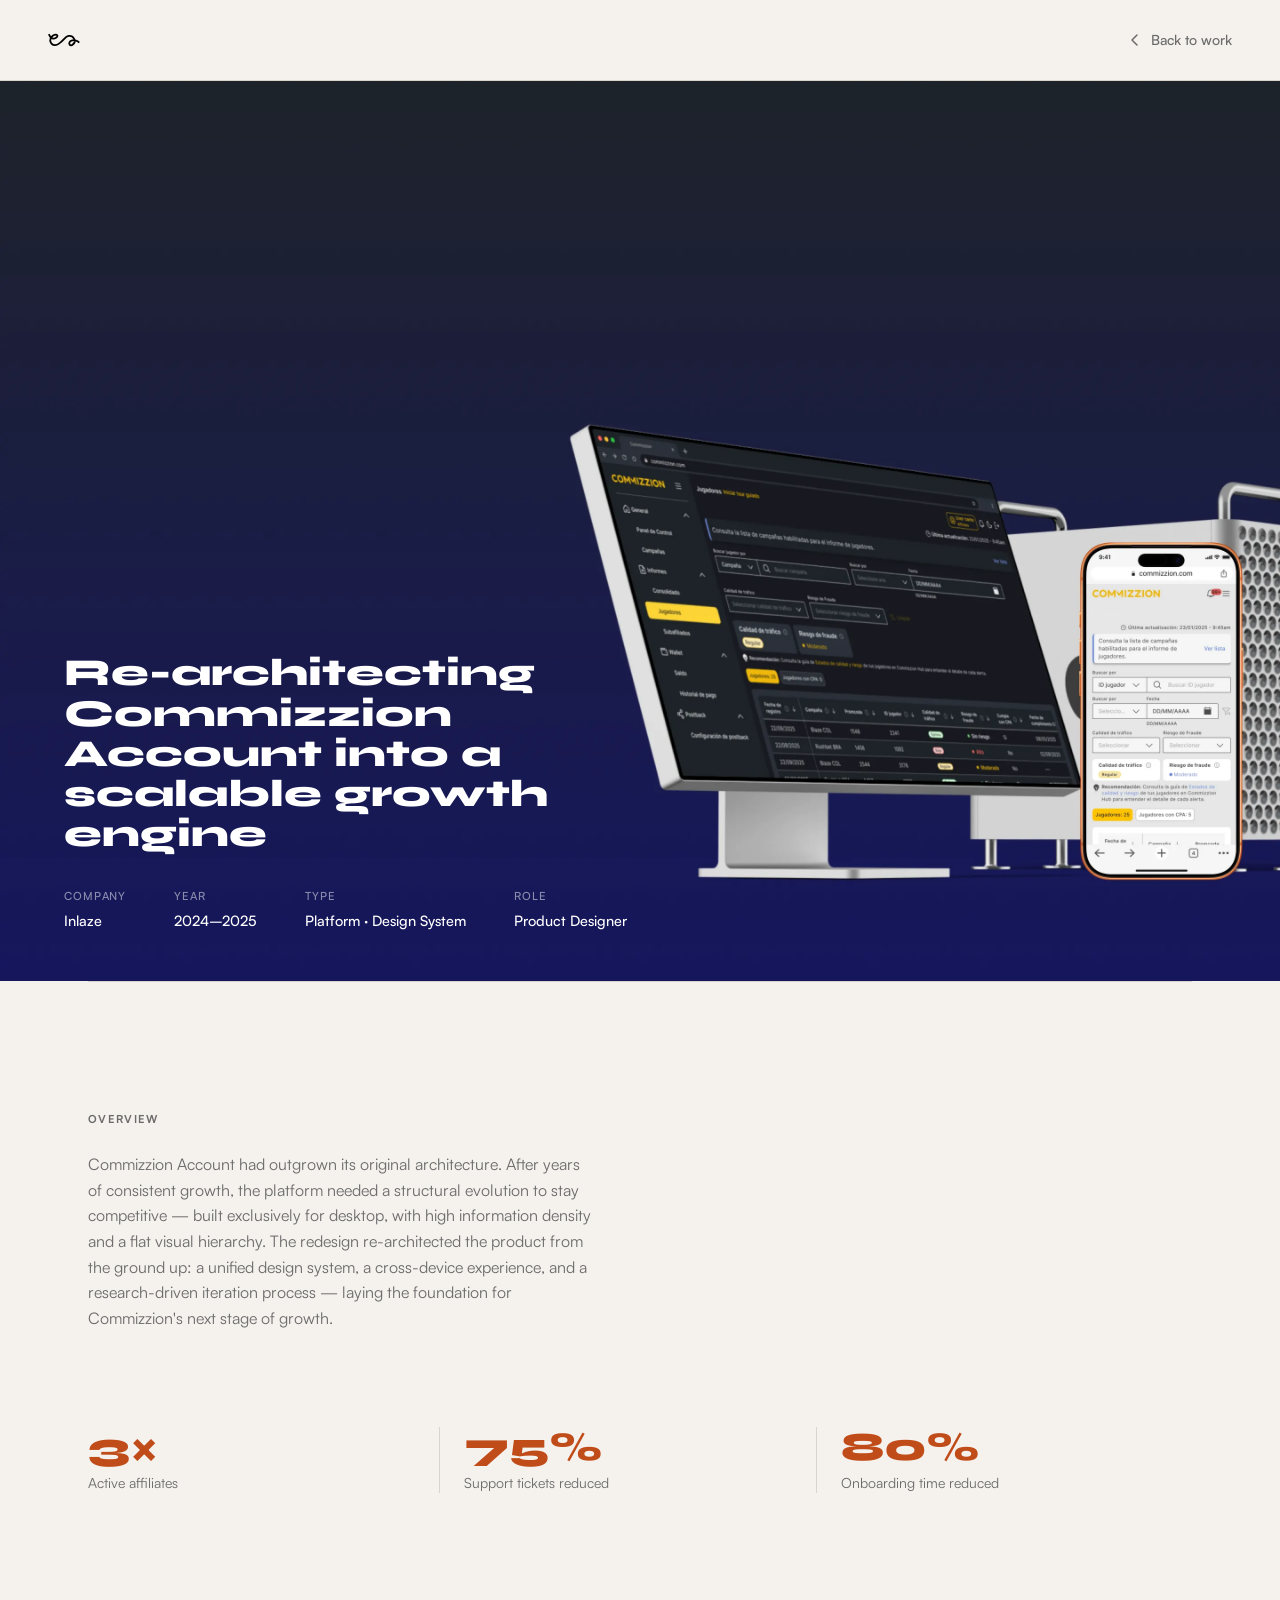
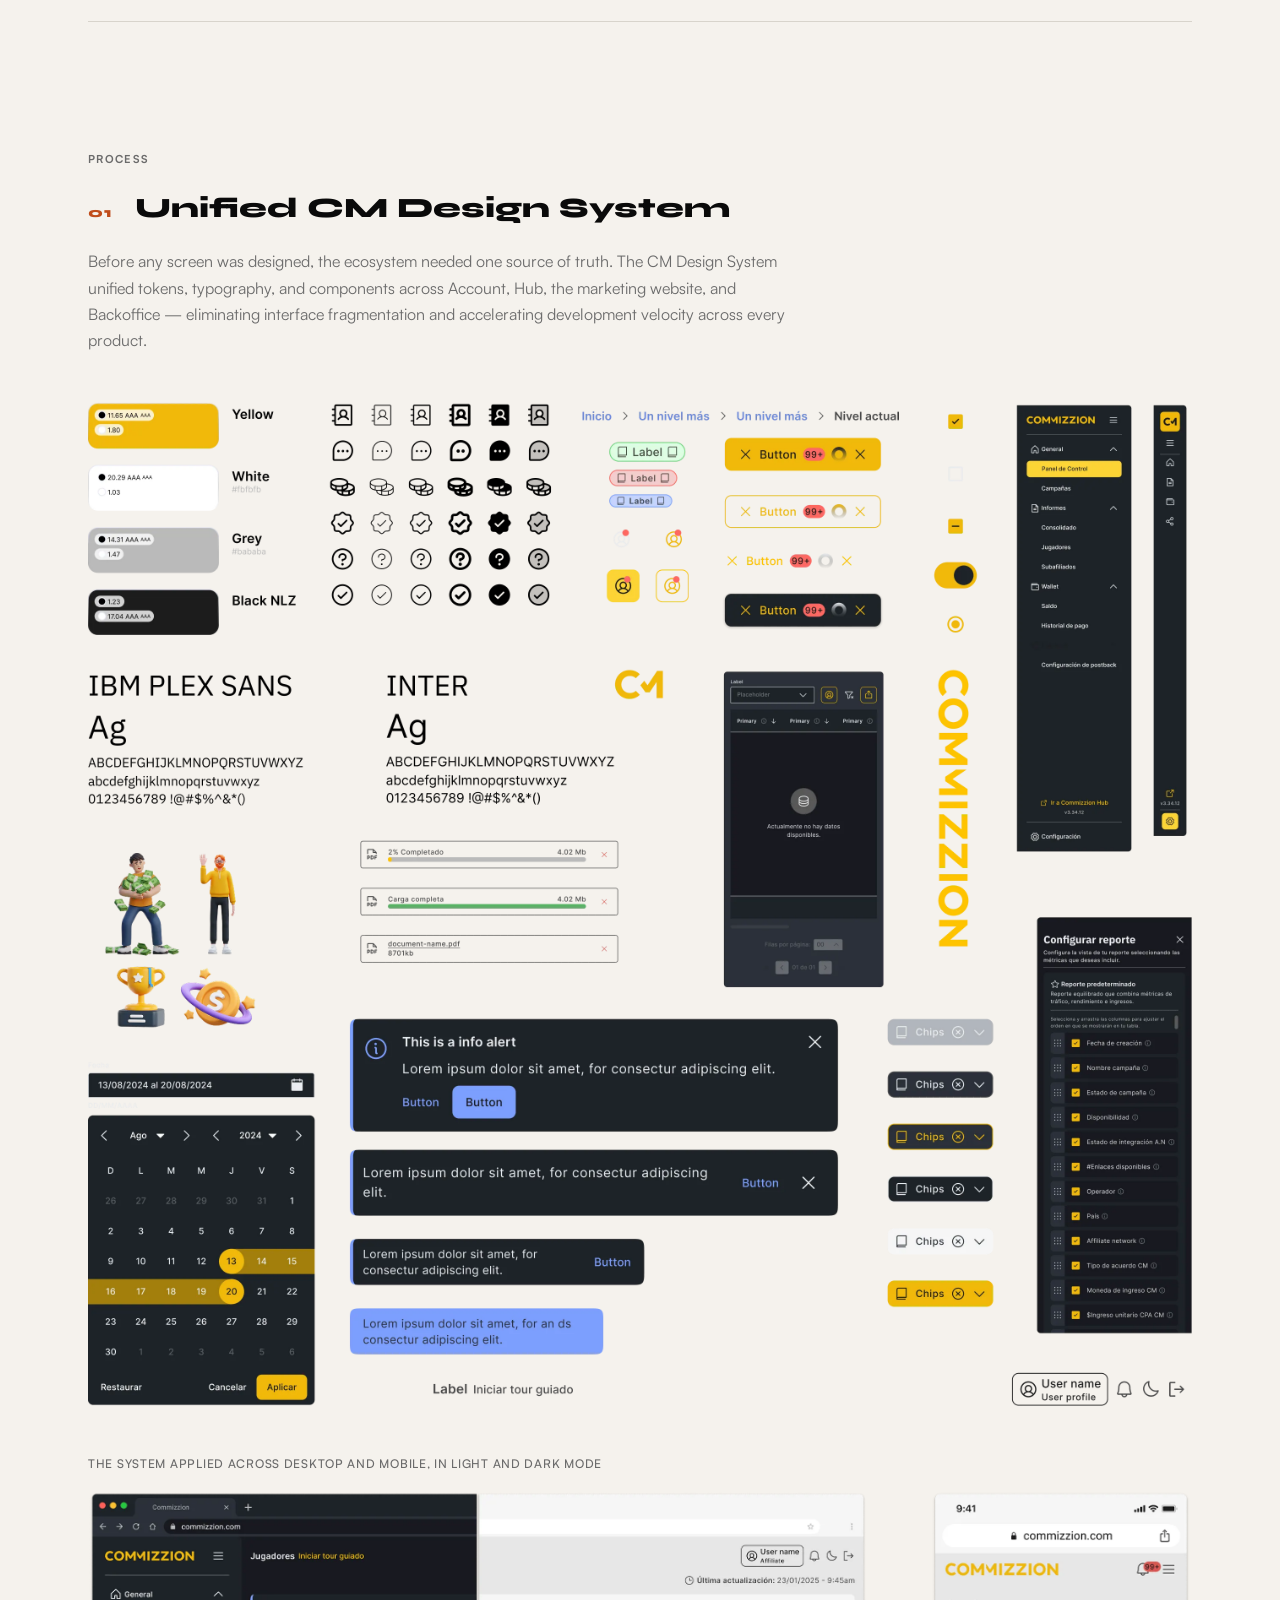
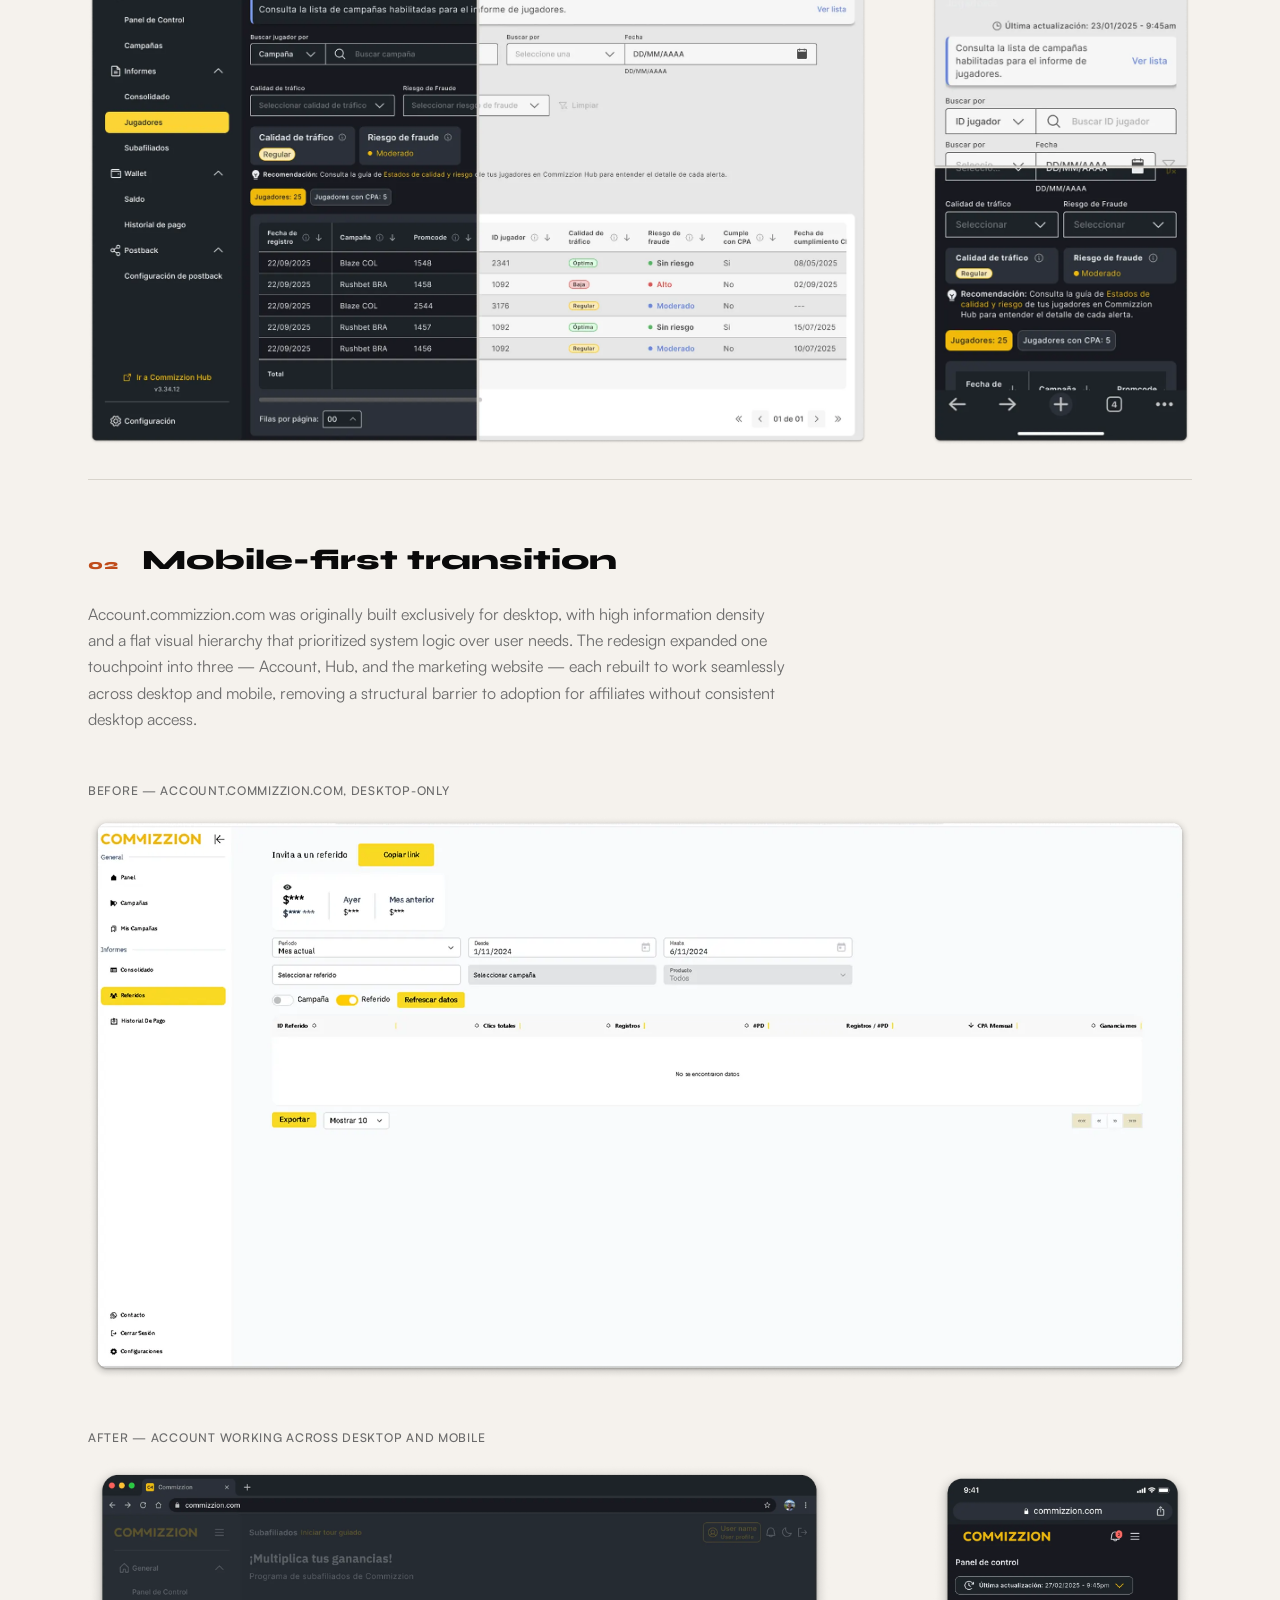
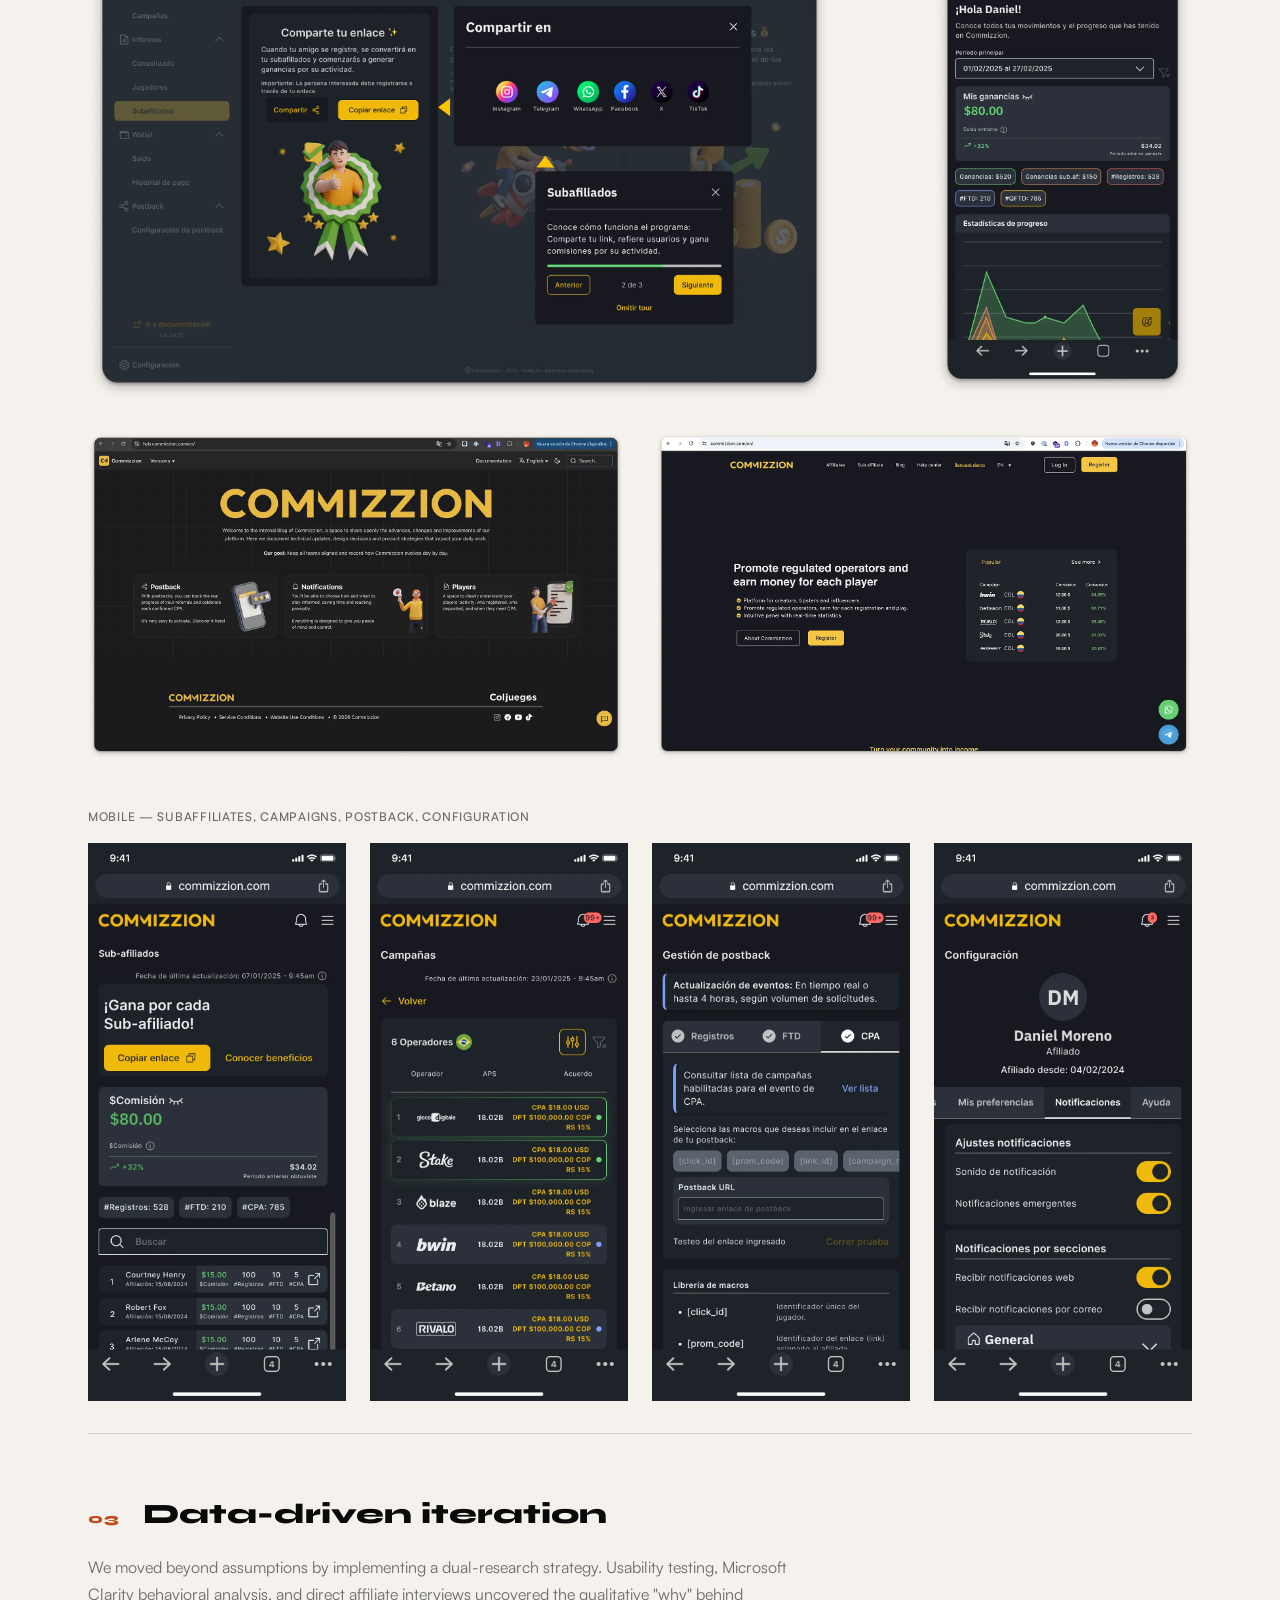
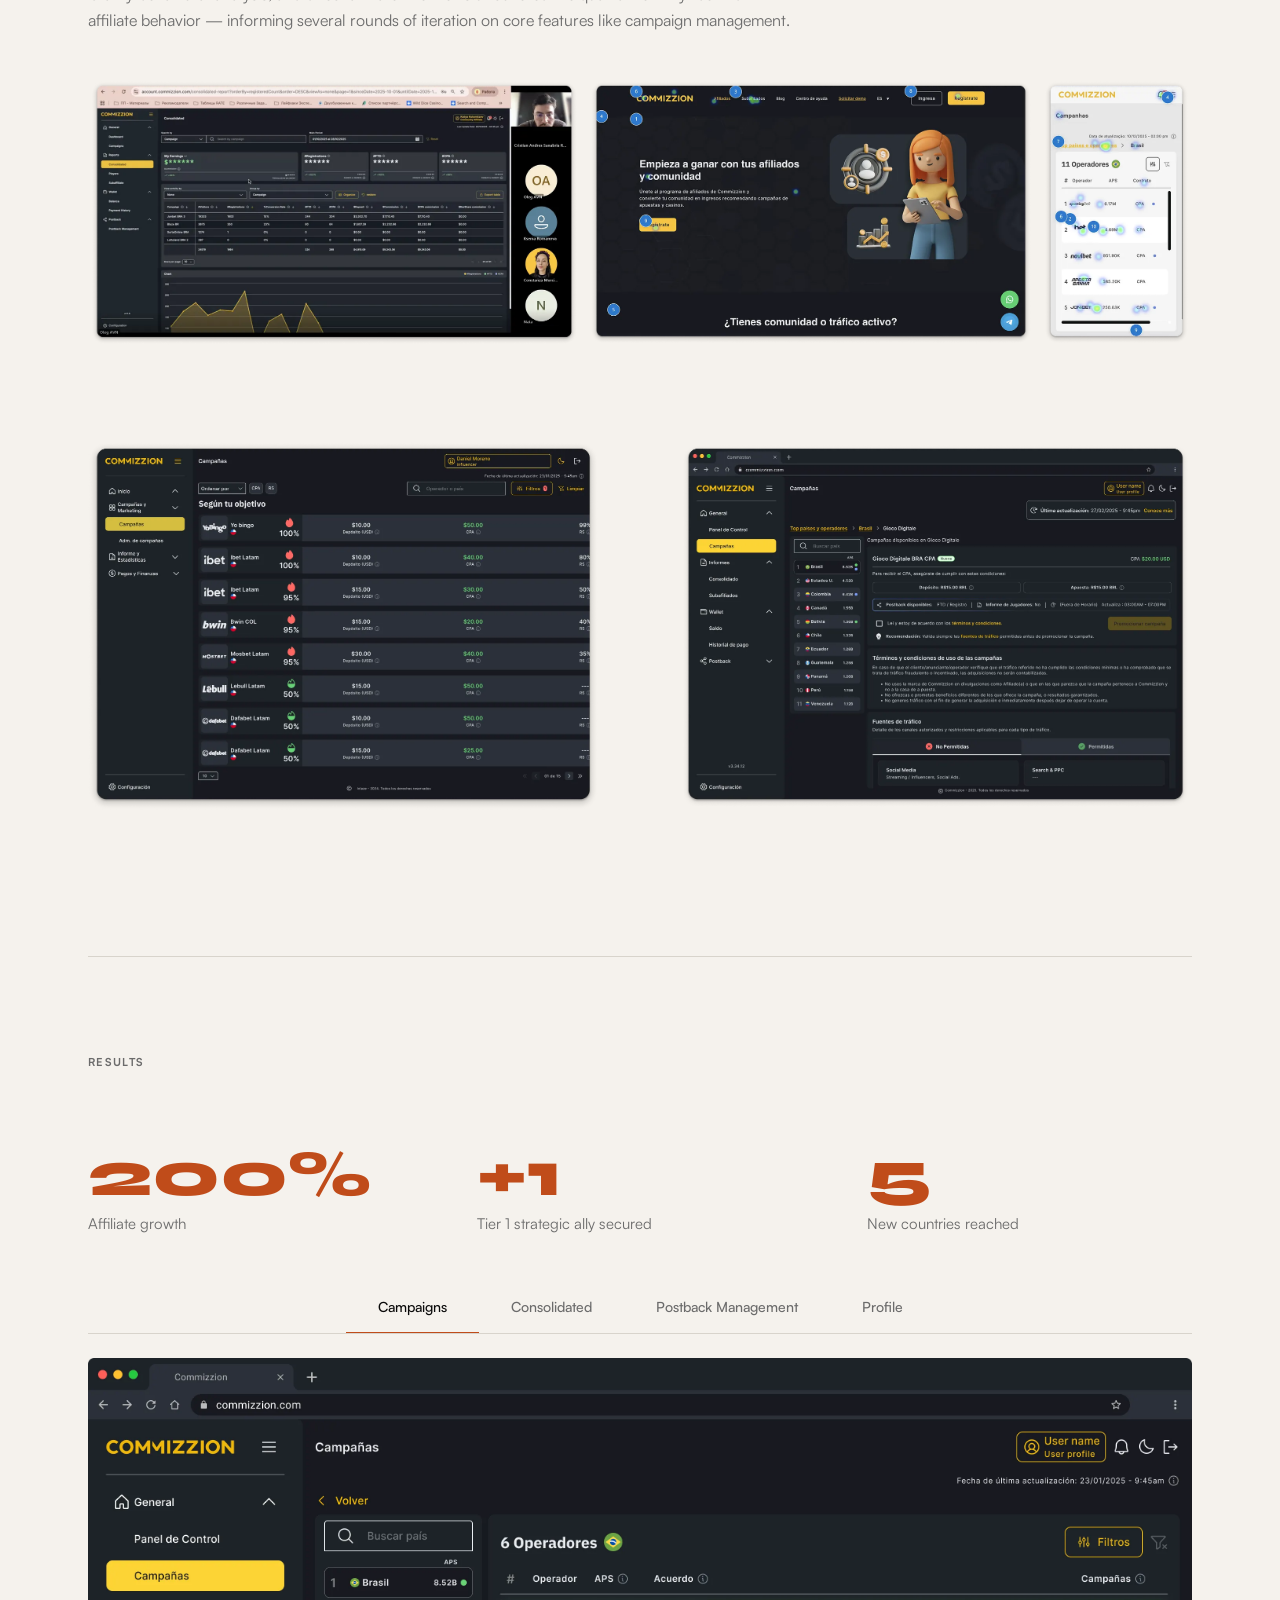
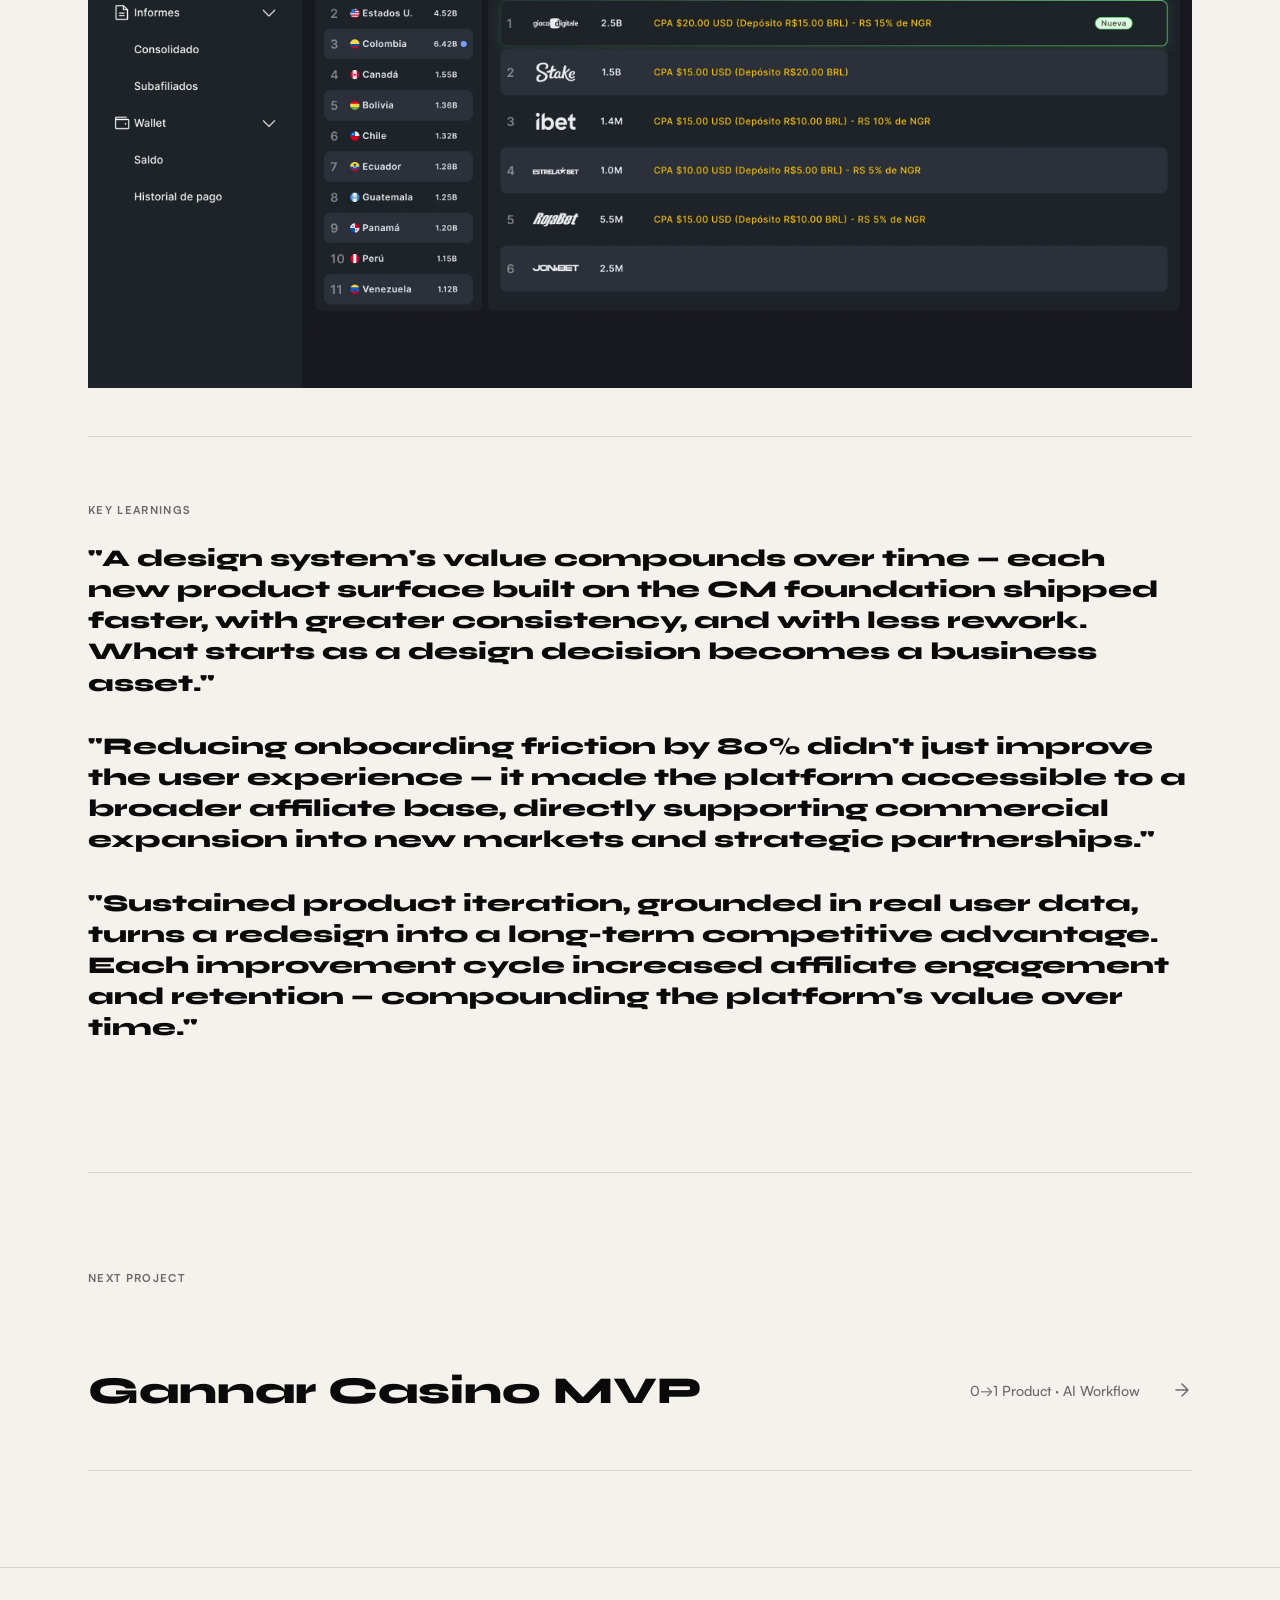
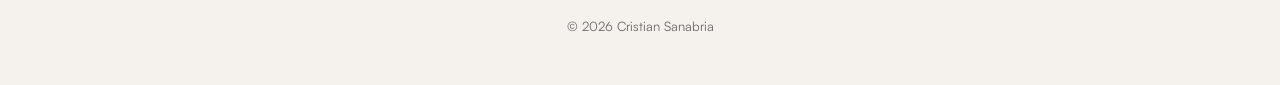
==== commit 38d4c951: "feat: rebalance commizzion account narrative toward business growth, rebuild decision 02 layout" ====
--- a/cases/commizzion-account.html
+++ b/cases/commizzion-account.html
@@ -29,7 +29,7 @@
          alt="Commizzion Account — cover"
          class="cs-cover-img">
     <div class="cs-cover-content">
-      <h1 class="cs-cover-headline">Rebuilding a desktop-only platform into a mobile-first product ecosystem</h1>
+      <h1 class="cs-cover-headline">Re-architecting Commizzion Account into a scalable growth engine</h1>
       <div class="cs-cover-meta">
         <div class="cs-cover-meta-item">
           <span class="cs-cover-meta-label">Company</span>
@@ -59,7 +59,7 @@
       <div class="cs-overview__inner">
         <div class="cs-overview__problem">
           <span class="cs-label">Overview</span>
-          <p class="cs-overview__text">Commizzion Account had outgrown its original architecture. After years of consistent growth, the platform needed a structural evolution to stay competitive — built exclusively for desktop, with high information density and a flat visual hierarchy. The redesign rebuilt the product from the ground up: a unified design system, a mobile-first cross-platform experience, and a research-driven iteration process.</p>
+          <p class="cs-overview__text">Commizzion Account had outgrown its original architecture. After years of consistent growth, the platform needed a structural evolution to stay competitive — built exclusively for desktop, with high information density and a flat visual hierarchy. The redesign re-architected the product from the ground up: a unified design system, a cross-device experience, and a research-driven iteration process — laying the foundation for Commizzion's next stage of growth.</p>
         </div>
         <div class="cs-overview__metrics">
           <div class="cs-metric">
@@ -92,7 +92,10 @@
           <p class="cs-decision__body">Before any screen was designed, the ecosystem needed one source of truth. The CM Design System unified tokens, typography, and components across Account, Hub, the marketing website, and Backoffice — eliminating interface fragmentation and accelerating development velocity across every product.</p>
           <div class="cs-decision__image-wrap">
             <img src="../assets/cases/commizzion-account/commizzion-account-ds-system.webp" alt="CM Design System — tokens, typography, components" class="cs-decision__image" loading="lazy" />
-            <img src="../assets/cases/commizzion-account/commizzion-account-ds-system-applied.webp" alt="CM Design System applied across desktop, mobile, light and dark mode" class="cs-decision__image" loading="lazy" />
+            <div class="cs-decision__block">
+              <span class="cs-caption">The system applied across desktop and mobile, in light and dark mode</span>
+              <img src="../assets/cases/commizzion-account/commizzion-account-ds-system-applied.webp" alt="CM Design System applied across desktop, mobile, light and dark mode" class="cs-decision__image" loading="lazy" />
+            </div>
           </div>
         </div>
 
@@ -102,9 +105,29 @@
             <span class="cs-decision__number">02</span>
             <h2 class="cs-decision__title">Mobile-first transition</h2>
           </div>
-          <p class="cs-decision__body">Account.commizzion.com was built exclusively for desktop. The interface prioritized system logic over user logic — information density was high, hierarchy was flat, and there was no responsive consideration at all. The redesign turned one touchpoint into three: a mobile-first product experience, a centralized training hub, and a conversion-optimized marketing site — each built to work seamlessly across every device.</p>
+          <p class="cs-decision__body">Account.commizzion.com was originally built exclusively for desktop, with high information density and a flat visual hierarchy that prioritized system logic over user needs. The redesign expanded one touchpoint into three — Account, Hub, and the marketing website — each rebuilt to work seamlessly across desktop and mobile, removing a structural barrier to adoption for affiliates without consistent desktop access.</p>
           <div class="cs-decision__image-wrap">
-            <img src="../assets/cases/commizzion-account/commizzion-account-mobile-first.webp" alt="Before and after — desktop-only to mobile-first ecosystem" class="cs-decision__image" loading="lazy" />
+            <div class="cs-decision__block">
+              <span class="cs-caption">Before — Account.commizzion.com, desktop-only</span>
+              <img src="../assets/cases/commizzion-account/commizzion-account-mf-before.webp" alt="Commizzion Account before redesign — desktop only" class="cs-decision__image" loading="lazy" />
+            </div>
+            <div class="cs-decision__block">
+              <span class="cs-caption">After — Account working across desktop and mobile</span>
+              <img src="../assets/cases/commizzion-account/commizzion-account-mf-account.webp" alt="Commizzion Account redesigned — desktop and mobile" class="cs-decision__image" loading="lazy" />
+              <div class="cs-decision__image-row">
+                <img src="../assets/cases/commizzion-account/commizzion-account-mf-hub.webp" alt="Commizzion Hub home" class="cs-decision__image" loading="lazy" />
+                <img src="../assets/cases/commizzion-account/commizzion-account-mf-web.webp" alt="Commizzion marketing website home" class="cs-decision__image" loading="lazy" />
+              </div>
+            </div>
+            <div class="cs-decision__block">
+              <span class="cs-caption">Mobile — Subaffiliates, Campaigns, Postback, Configuration</span>
+              <div class="cs-decision__mobile-grid">
+                <img src="../assets/cases/commizzion-account/commizzion-account-mf-mobile-01.webp" alt="Subaffiliates — mobile" class="cs-decision__image" loading="lazy" />
+                <img src="../assets/cases/commizzion-account/commizzion-account-mf-mobile-02.webp" alt="Campaigns — mobile" class="cs-decision__image" loading="lazy" />
+                <img src="../assets/cases/commizzion-account/commizzion-account-mf-mobile-03.webp" alt="Postback — mobile" class="cs-decision__image" loading="lazy" />
+                <img src="../assets/cases/commizzion-account/commizzion-account-mf-mobile-04.webp" alt="Configuration — mobile" class="cs-decision__image" loading="lazy" />
+              </div>
+            </div>
           </div>
         </div>
 
@@ -167,8 +190,9 @@
 
         <div class="cs-results__learning">
           <span class="cs-label">Key learnings</span>
-          <p class="cs-learning__text">"A platform's growth ceiling isn't traffic — it's whether the interface can scale across new devices, contexts, and behaviors."</p>
-          <p class="cs-learning__text cs-learning__text--second">"Assumptions don't scale. Validating decisions with real usage data turns iteration from guesswork into strategy."</p>
+          <p class="cs-learning__text">"A design system's value compounds over time — each new product surface built on the CM foundation shipped faster, with greater consistency, and with less rework. What starts as a design decision becomes a business asset."</p>
+          <p class="cs-learning__text cs-learning__text--second">"Reducing onboarding friction by 80% didn't just improve the user experience — it made the platform accessible to a broader affiliate base, directly supporting commercial expansion into new markets and strategic partnerships."</p>
+          <p class="cs-learning__text cs-learning__text--second">"Sustained product iteration, grounded in real user data, turns a redesign into a long-term competitive advantage. Each improvement cycle increased affiliate engagement and retention — compounding the platform's value over time."</p>
         </div>
       </div>
     </section>
--- a/styles/case-study.css
+++ b/styles/case-study.css
@@ -1059,7 +1059,44 @@
   object-position: center center;
 }
 
-/* Decision — spacing when two images stacked in same wrap */
-.cs-decision__image-wrap > img + img {
+/* Decision — spacing between stacked elements in same wrap */
+.cs-decision__image-wrap > * + * {
   margin-top: var(--space-4);
 }
+
+/* Decision — generic block (caption + image grouping) */
+.cs-decision__block {
+  display: block;
+}
+.cs-decision__block .cs-caption {
+  display: block;
+  margin-bottom: var(--space-2);
+}
+
+/* Decision — 2-column row (hub + web) */
+.cs-decision__image-row {
+  display: grid;
+  grid-template-columns: 1fr 1fr;
+  gap: var(--space-4);
+  margin-top: var(--space-4);
+}
+@media (max-width: 768px) {
+  .cs-decision__image-row {
+    grid-template-columns: 1fr;
+  }
+}
+
+/* Decision — mobile screens grid (4 columns) */
+.cs-decision__mobile-grid {
+  display: grid;
+  grid-template-columns: repeat(4, 1fr);
+  gap: var(--space-3);
+}
+.cs-decision__mobile-grid .cs-decision__image {
+  width: 100%;
+}
+@media (max-width: 768px) {
+  .cs-decision__mobile-grid {
+    grid-template-columns: repeat(2, 1fr);
+  }
+}
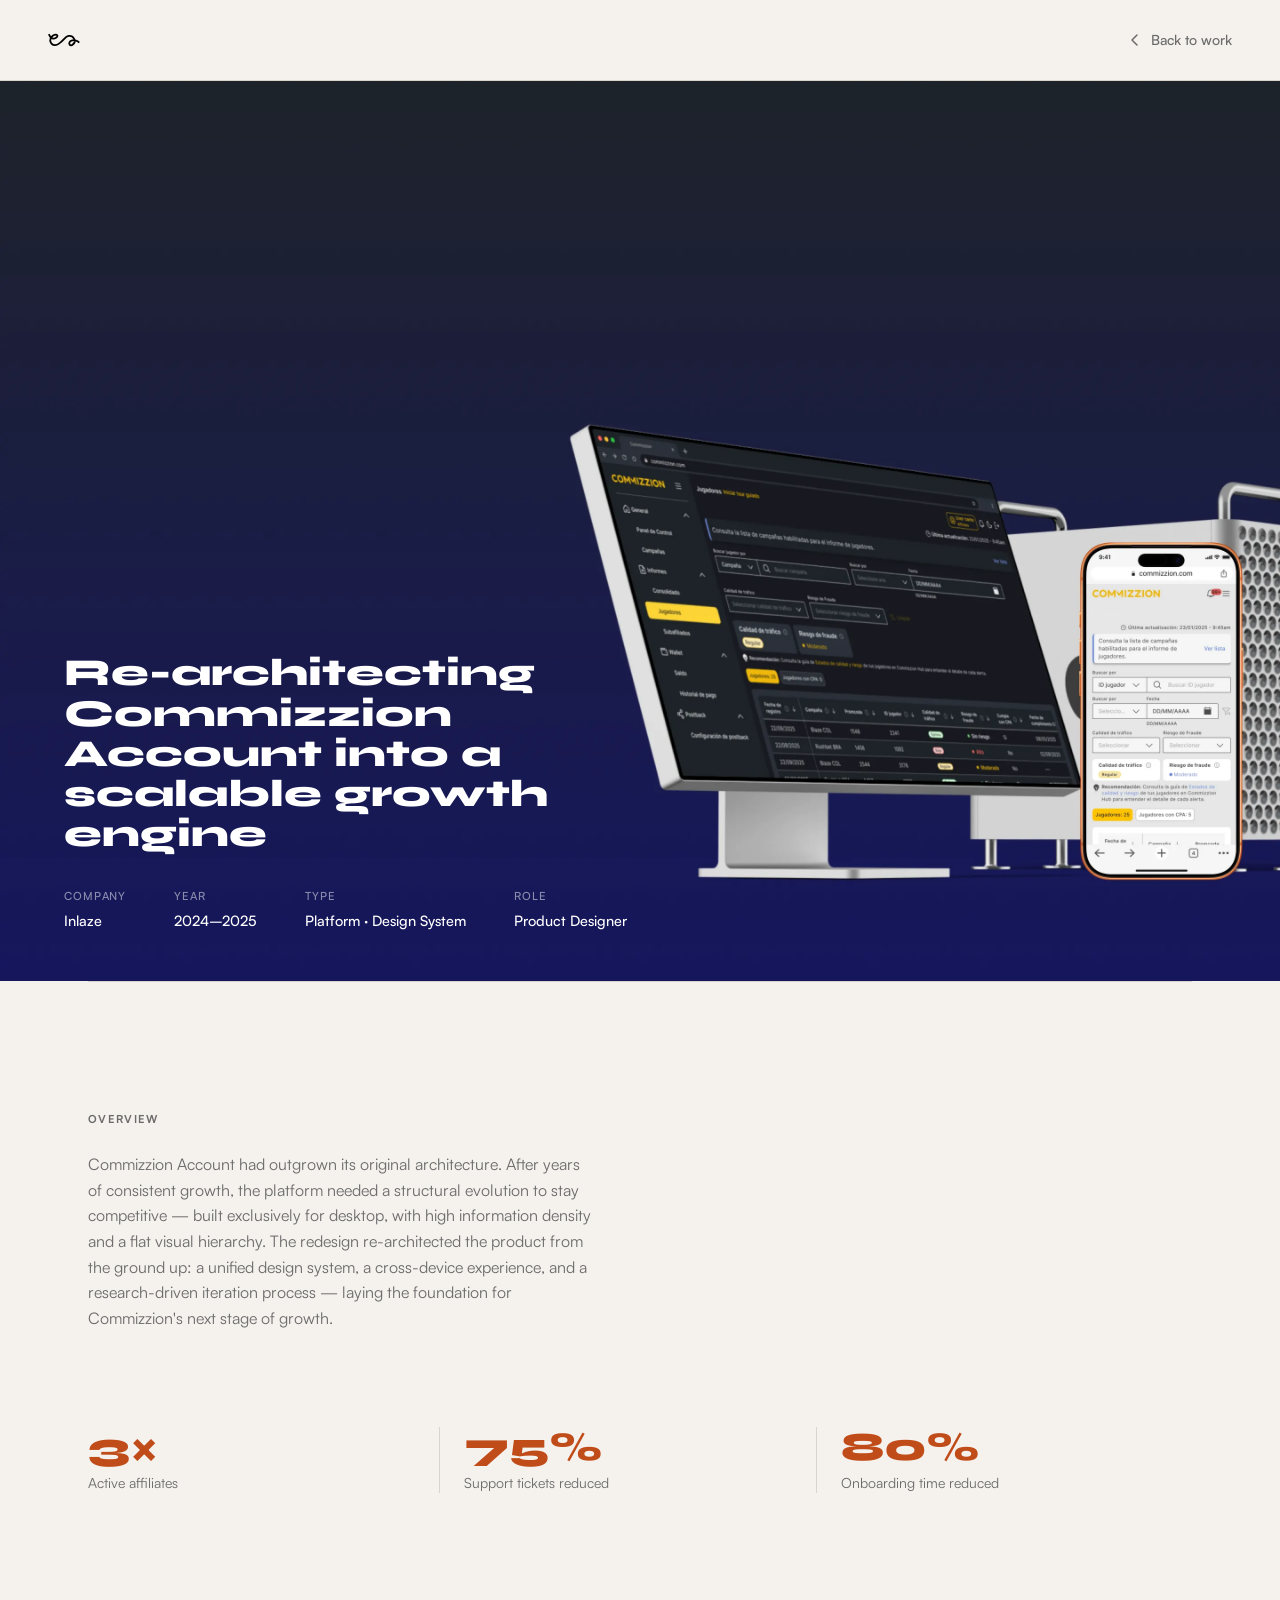
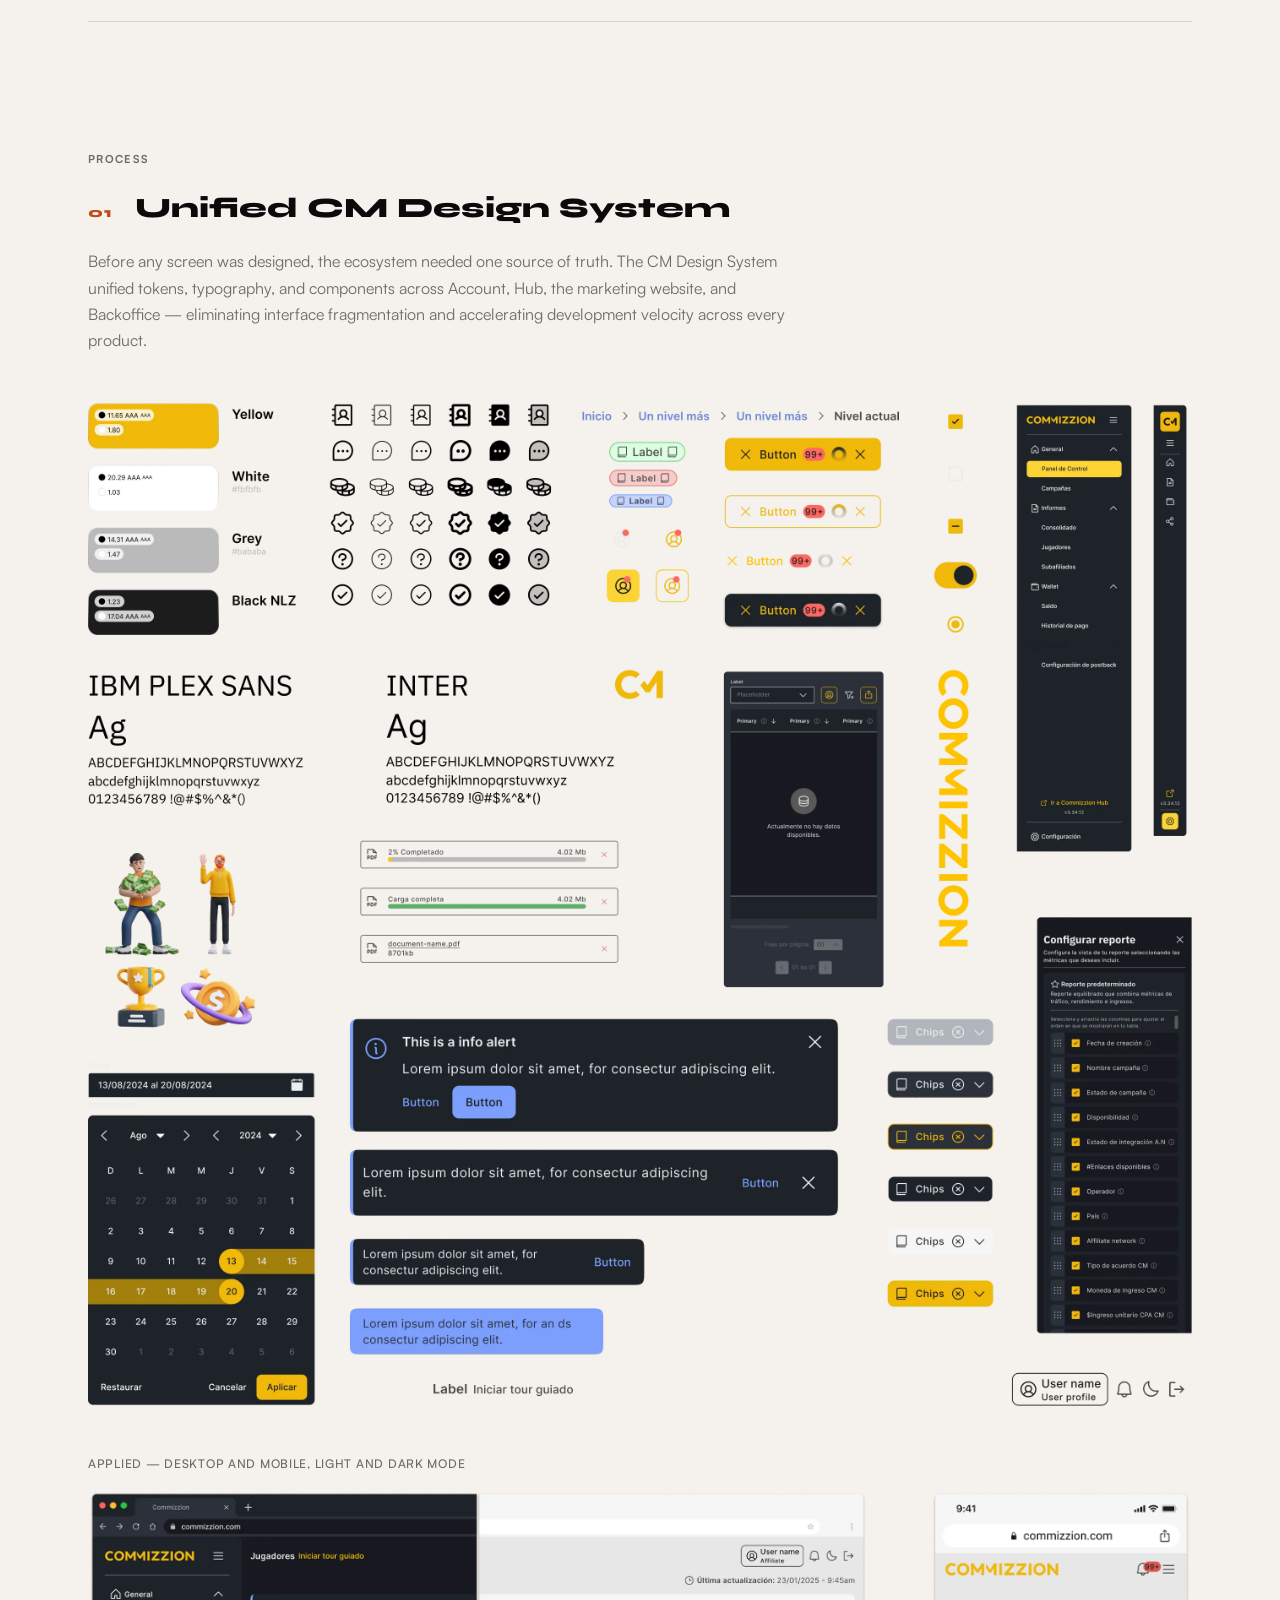
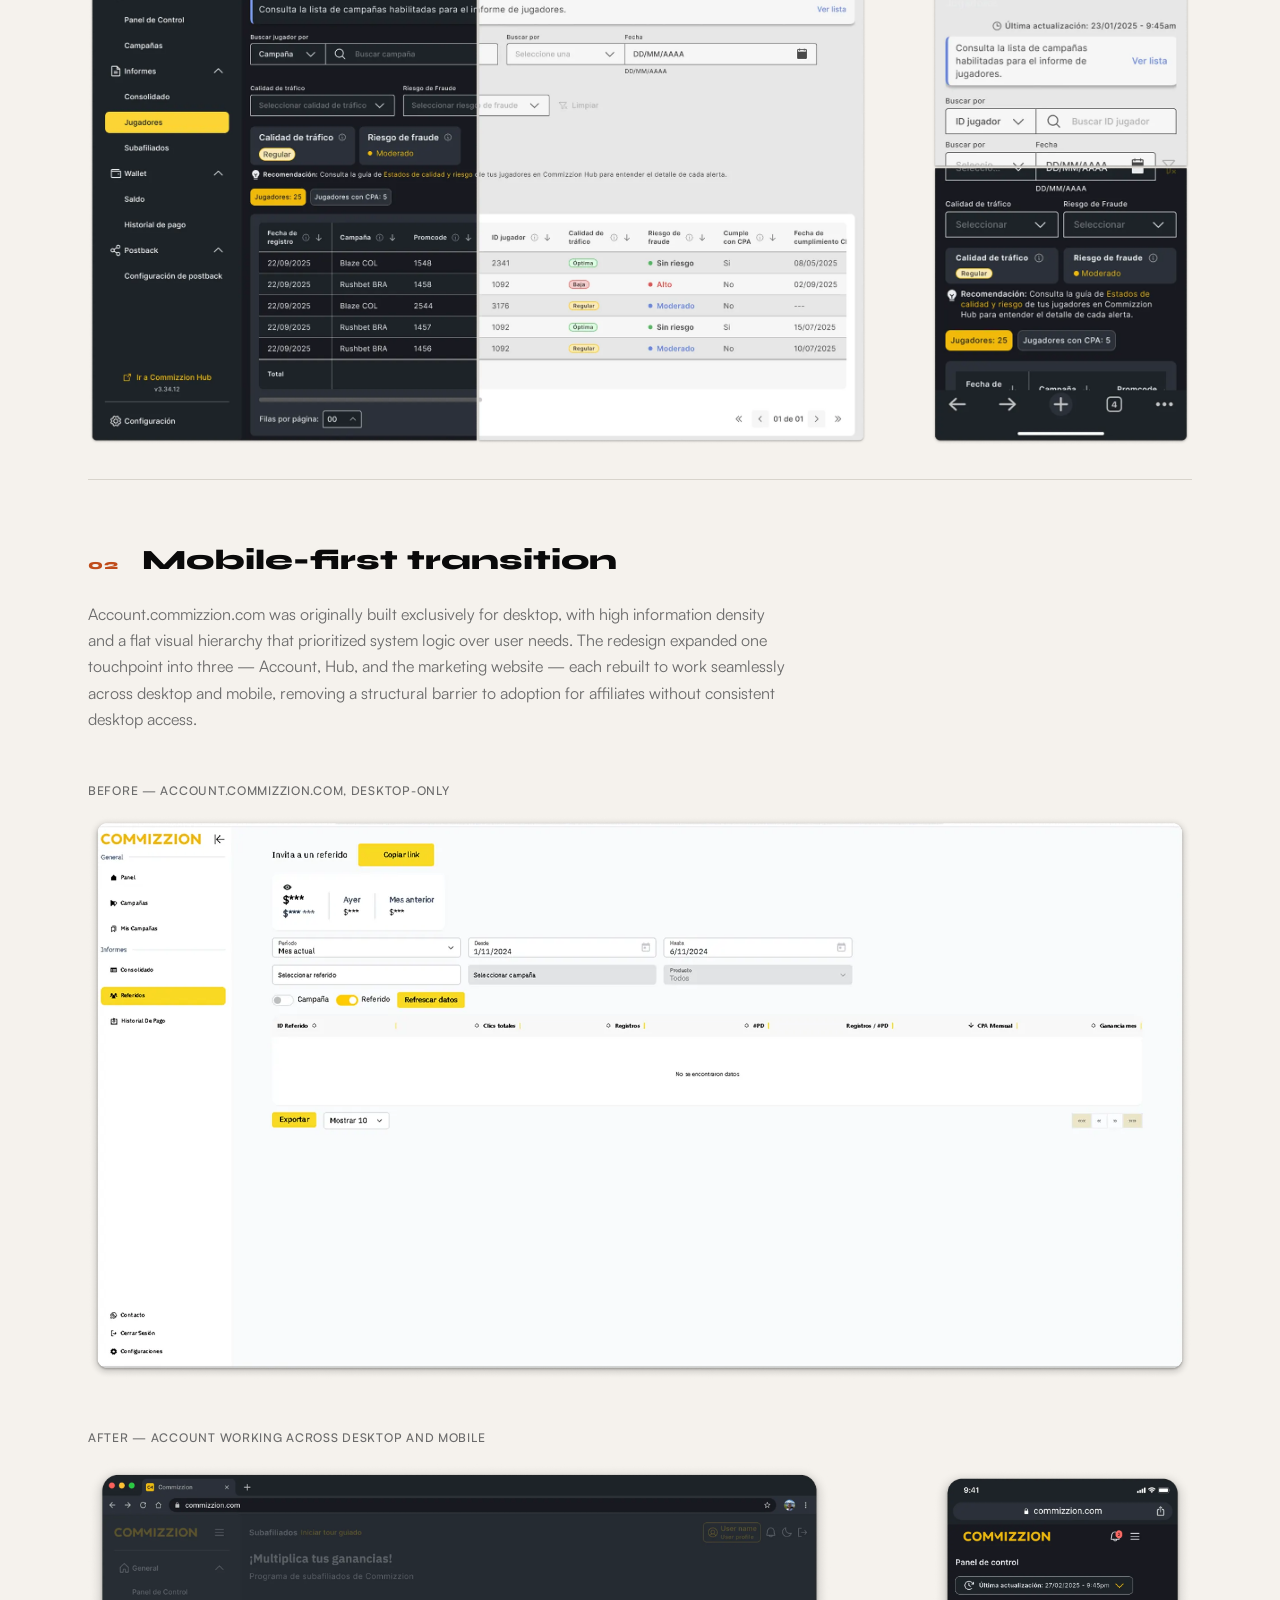
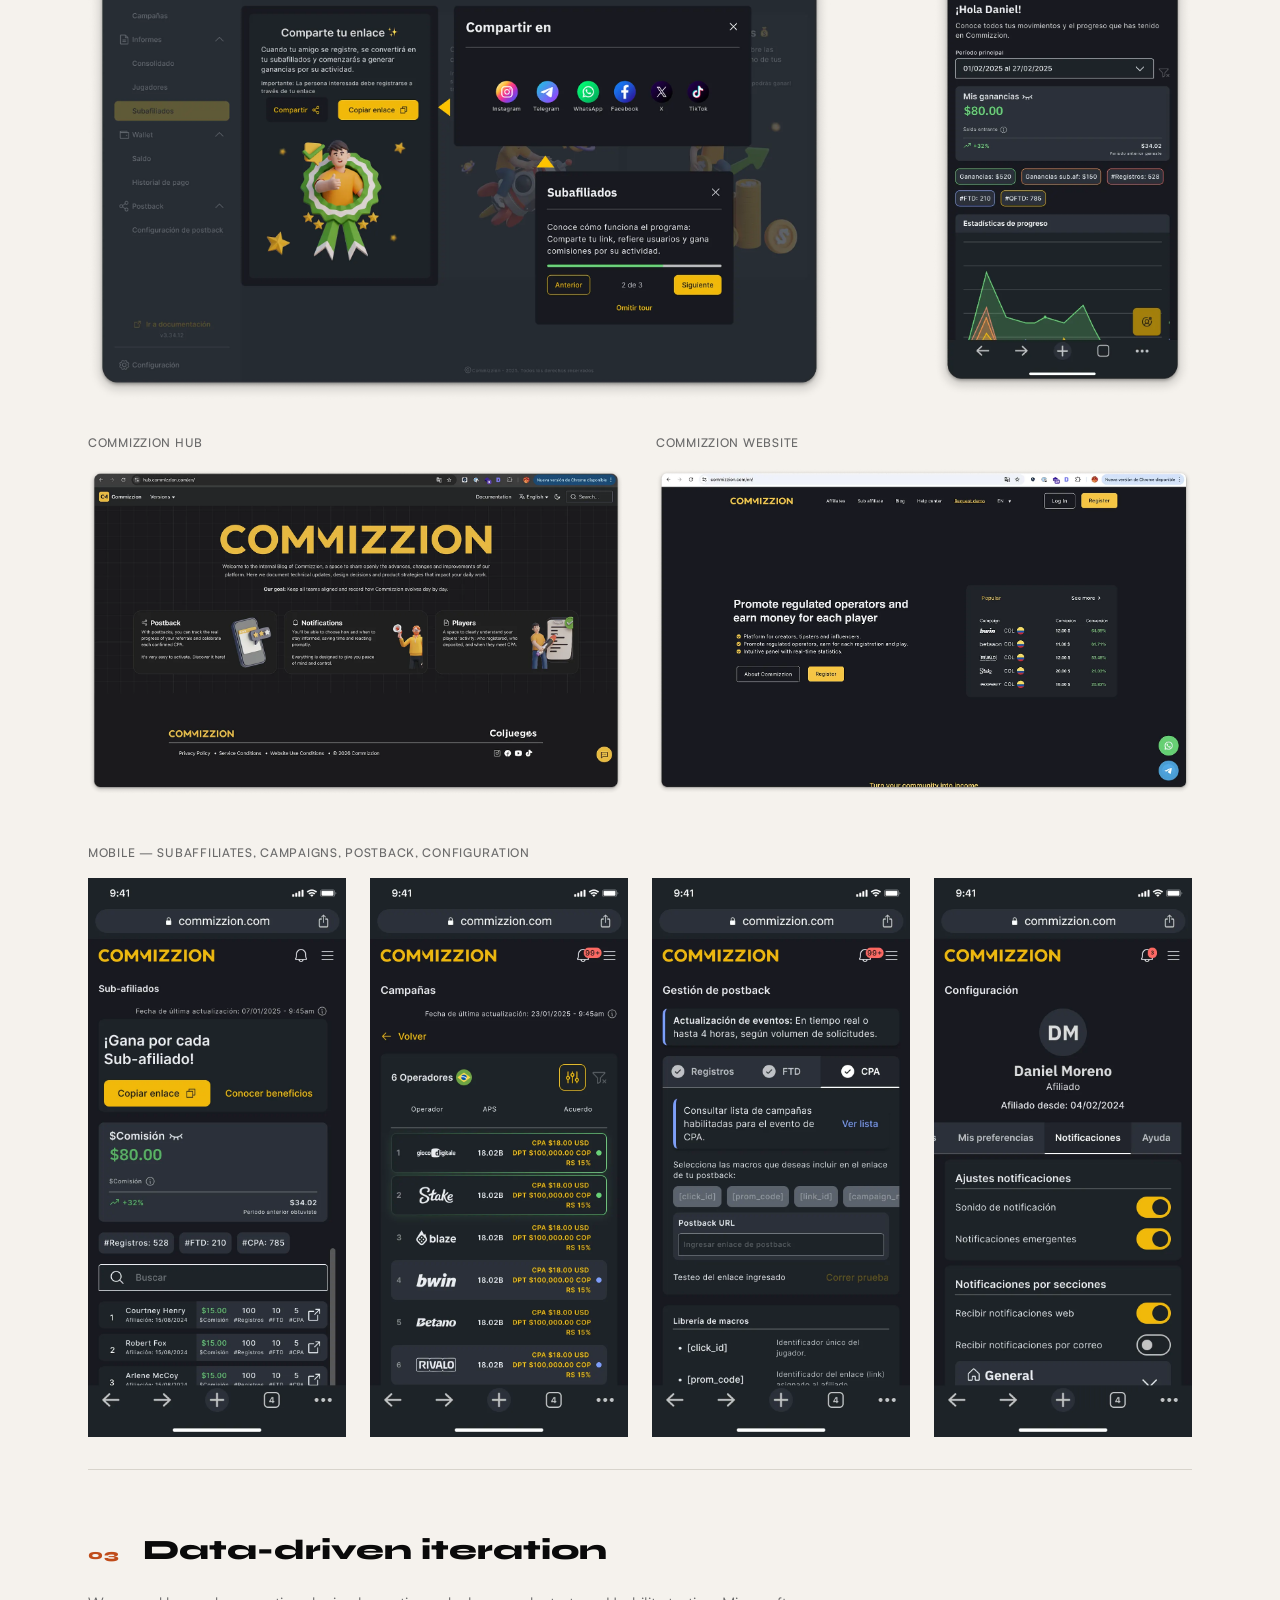
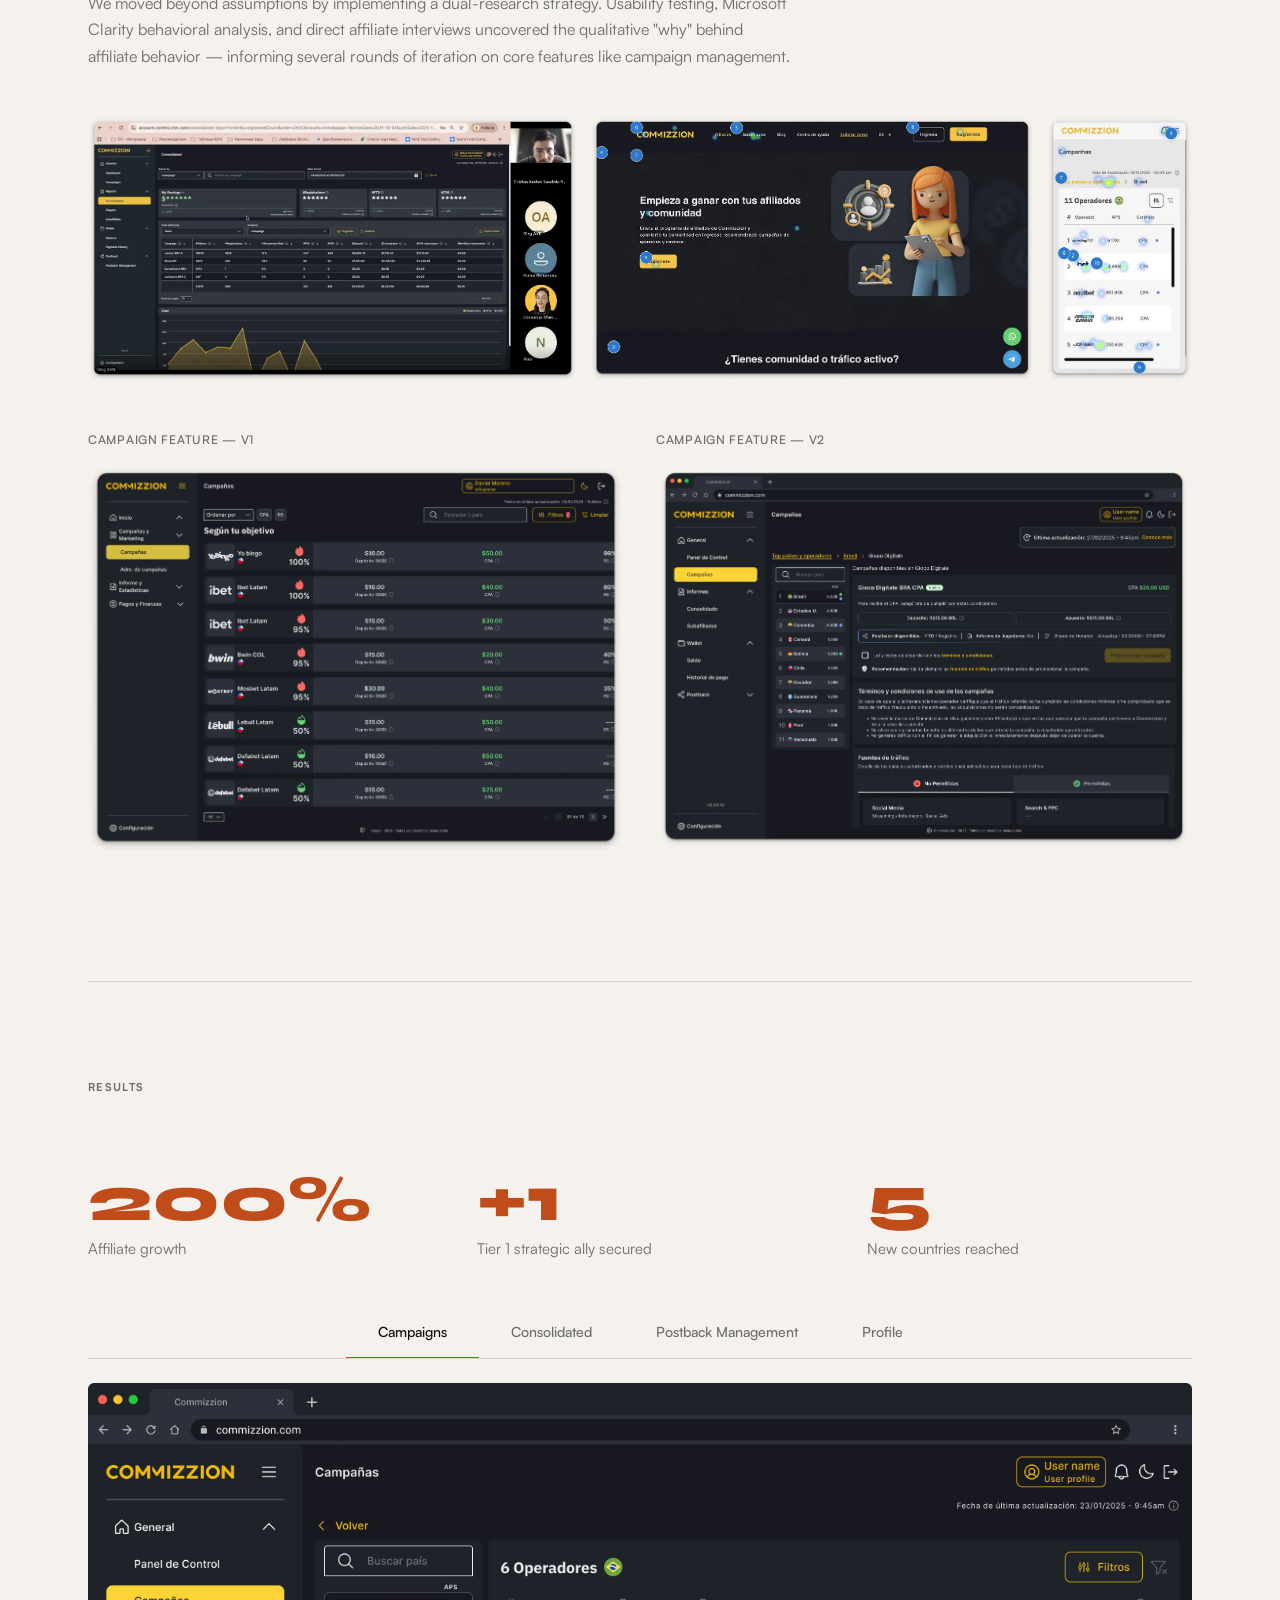
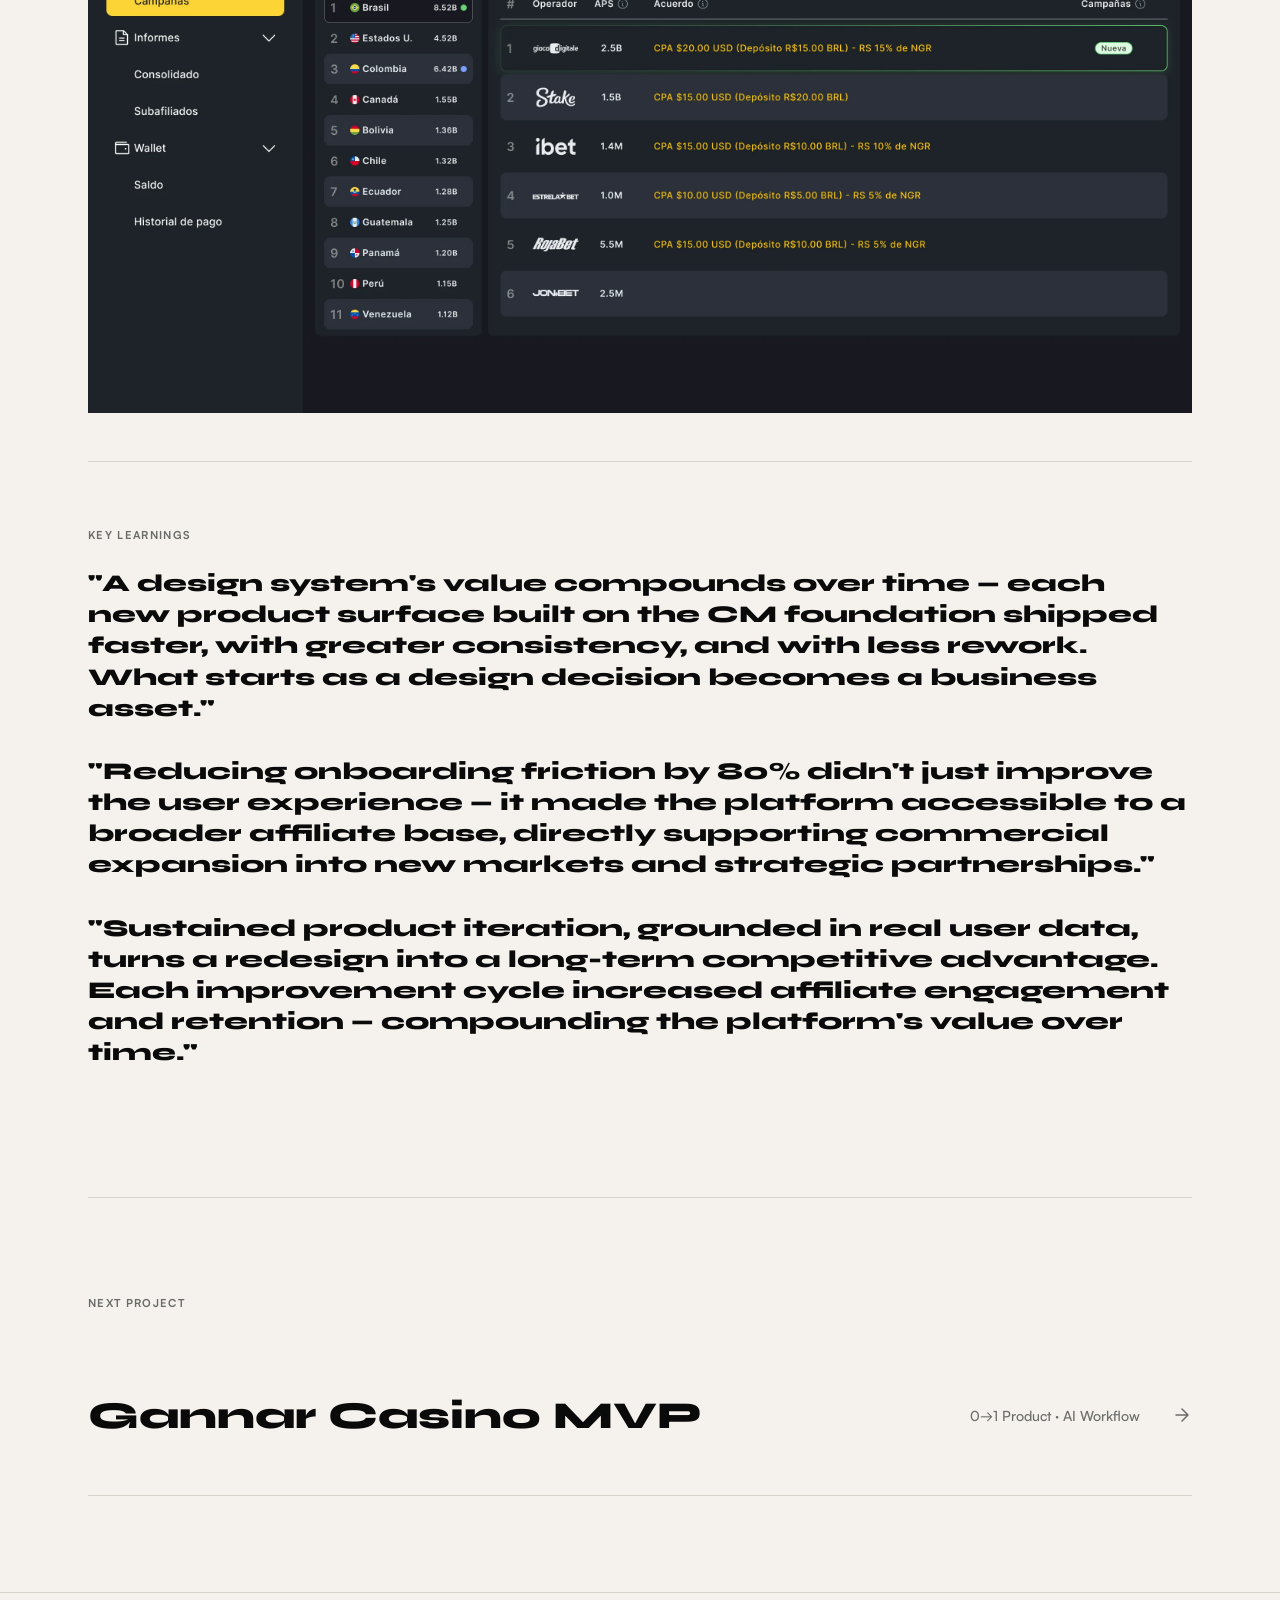
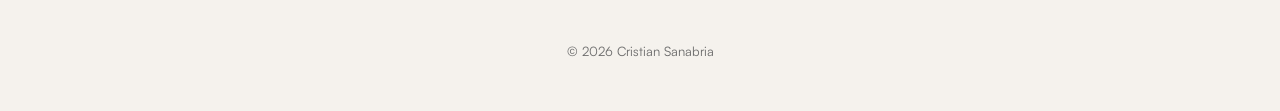
==== commit 76ef24b4: "feat: add captions to decision 01/02/03 images, restructure iteration section" ====
--- a/cases/commizzion-account.html
+++ b/cases/commizzion-account.html
@@ -93,7 +93,7 @@
           <div class="cs-decision__image-wrap">
             <img src="../assets/cases/commizzion-account/commizzion-account-ds-system.webp" alt="CM Design System — tokens, typography, components" class="cs-decision__image" loading="lazy" />
             <div class="cs-decision__block">
-              <span class="cs-caption">The system applied across desktop and mobile, in light and dark mode</span>
+              <span class="cs-caption">Applied — desktop and mobile, light and dark mode</span>
               <img src="../assets/cases/commizzion-account/commizzion-account-ds-system-applied.webp" alt="CM Design System applied across desktop, mobile, light and dark mode" class="cs-decision__image" loading="lazy" />
             </div>
           </div>
@@ -115,8 +115,14 @@
               <span class="cs-caption">After — Account working across desktop and mobile</span>
               <img src="../assets/cases/commizzion-account/commizzion-account-mf-account.webp" alt="Commizzion Account redesigned — desktop and mobile" class="cs-decision__image" loading="lazy" />
               <div class="cs-decision__image-row">
-                <img src="../assets/cases/commizzion-account/commizzion-account-mf-hub.webp" alt="Commizzion Hub home" class="cs-decision__image" loading="lazy" />
-                <img src="../assets/cases/commizzion-account/commizzion-account-mf-web.webp" alt="Commizzion marketing website home" class="cs-decision__image" loading="lazy" />
+                <div class="cs-decision__block">
+                  <span class="cs-caption">Commizzion Hub</span>
+                  <img src="../assets/cases/commizzion-account/commizzion-account-mf-hub.webp" alt="Commizzion Hub home" class="cs-decision__image" loading="lazy" />
+                </div>
+                <div class="cs-decision__block">
+                  <span class="cs-caption">Commizzion website</span>
+                  <img src="../assets/cases/commizzion-account/commizzion-account-mf-web.webp" alt="Commizzion marketing website home" class="cs-decision__image" loading="lazy" />
+                </div>
               </div>
             </div>
             <div class="cs-decision__block">
@@ -139,7 +145,17 @@
           </div>
           <p class="cs-decision__body">We moved beyond assumptions by implementing a dual-research strategy. Usability testing, Microsoft Clarity behavioral analysis, and direct affiliate interviews uncovered the qualitative "why" behind affiliate behavior — informing several rounds of iteration on core features like campaign management.</p>
           <div class="cs-decision__image-wrap">
-            <img src="../assets/cases/commizzion-account/commizzion-account-iteration.webp" alt="Research evidence and interface evolution" class="cs-decision__image" loading="lazy" />
+            <img src="../assets/cases/commizzion-account/commizzion-account-iteration.webp" alt="Research evidence — usability testing and affiliate interviews" class="cs-decision__image" loading="lazy" />
+            <div class="cs-decision__image-row">
+              <div class="cs-decision__block">
+                <span class="cs-caption">Campaign feature — V1</span>
+                <img src="../assets/cases/commizzion-account/commizzion-account-iteration-v1.webp" alt="Campaign feature, first iteration" class="cs-decision__image" loading="lazy" />
+              </div>
+              <div class="cs-decision__block">
+                <span class="cs-caption">Campaign feature — V2</span>
+                <img src="../assets/cases/commizzion-account/commizzion-account-iteration-v2.webp" alt="Campaign feature, refined iteration" class="cs-decision__image" loading="lazy" />
+              </div>
+            </div>
           </div>
         </div>
 
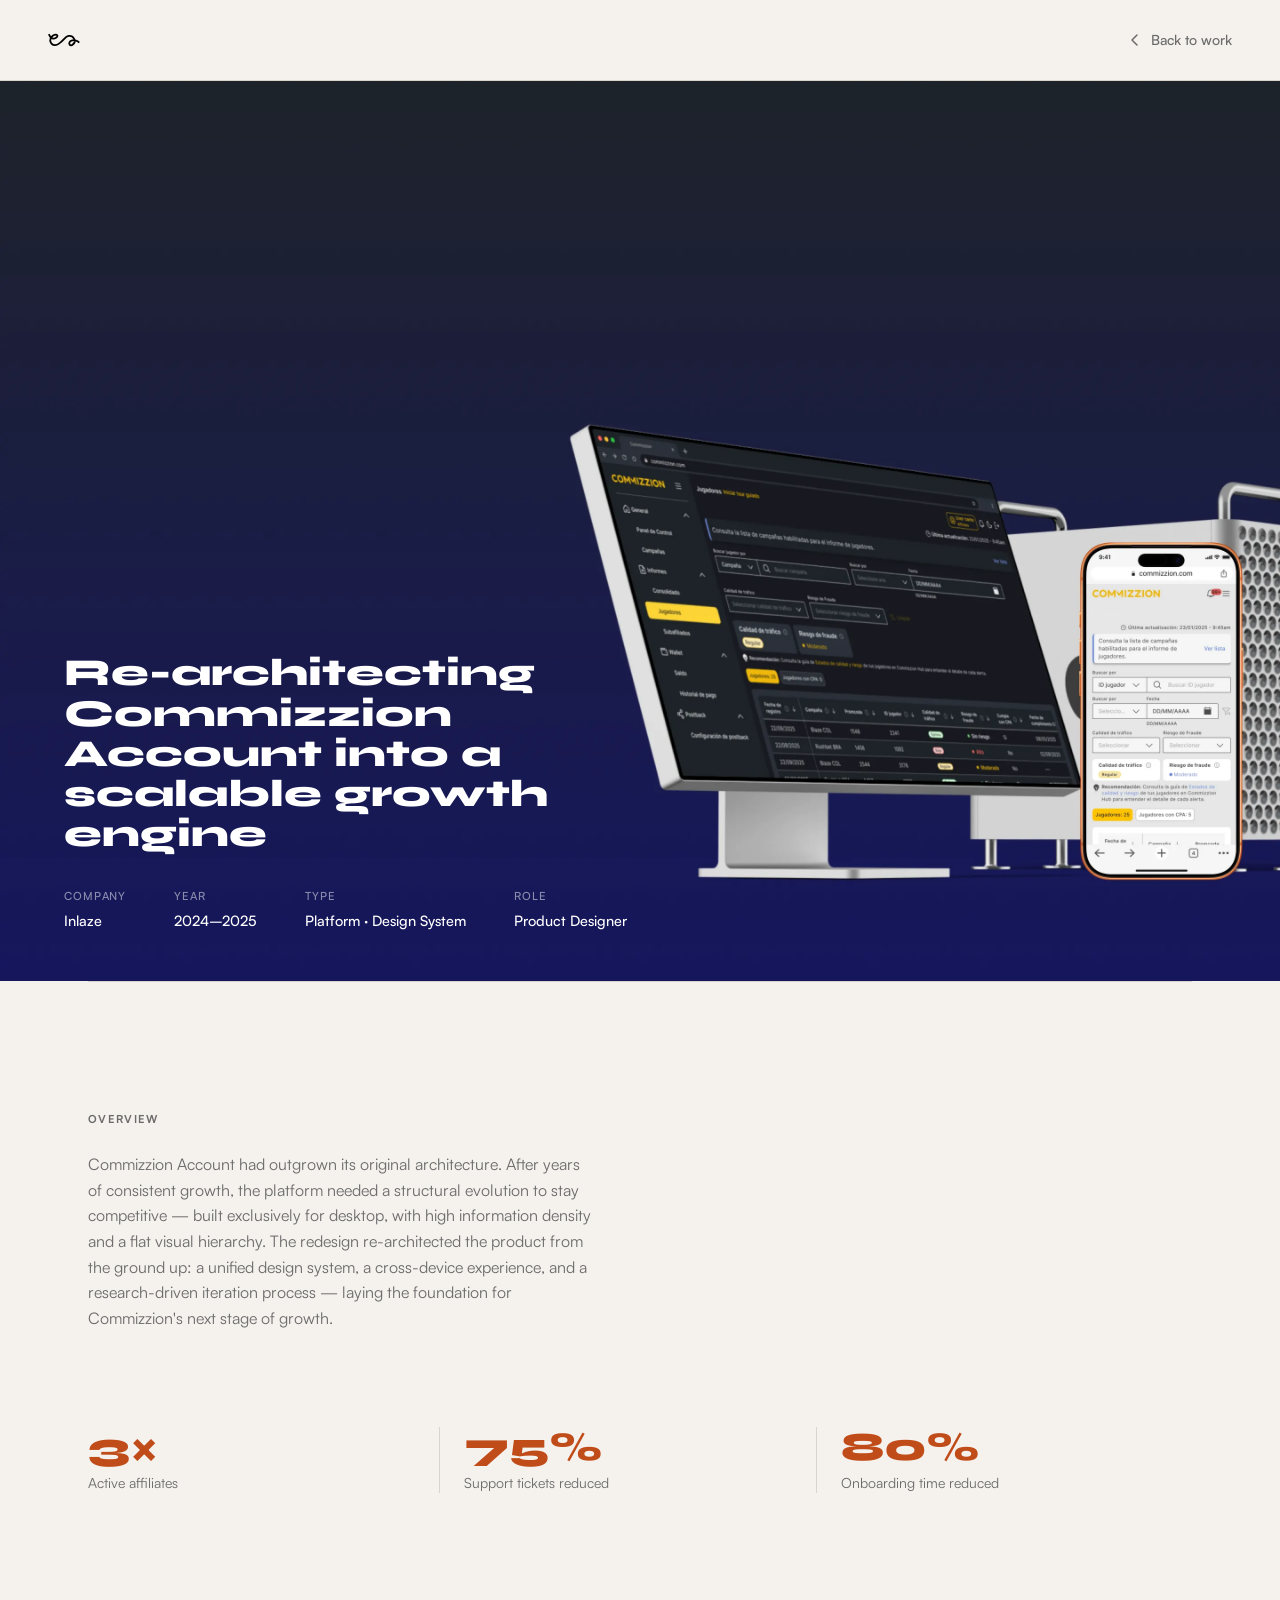
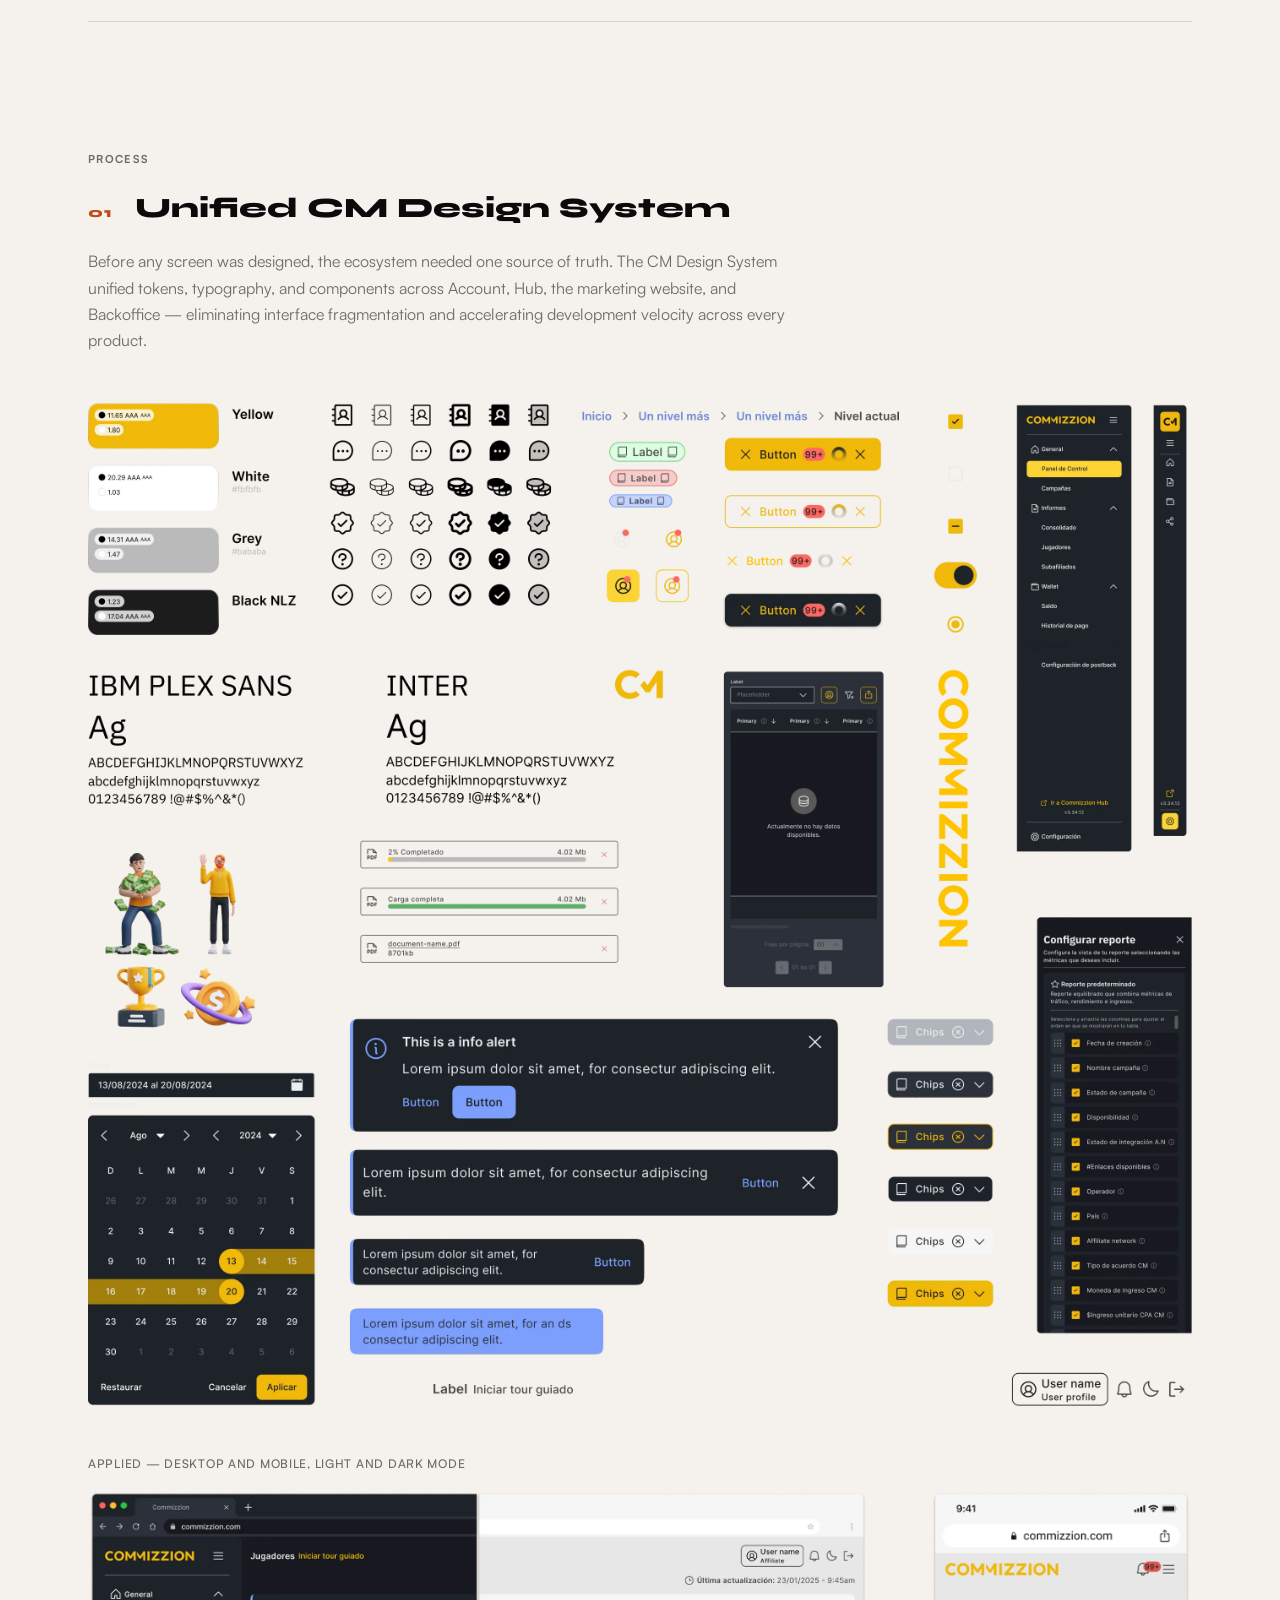
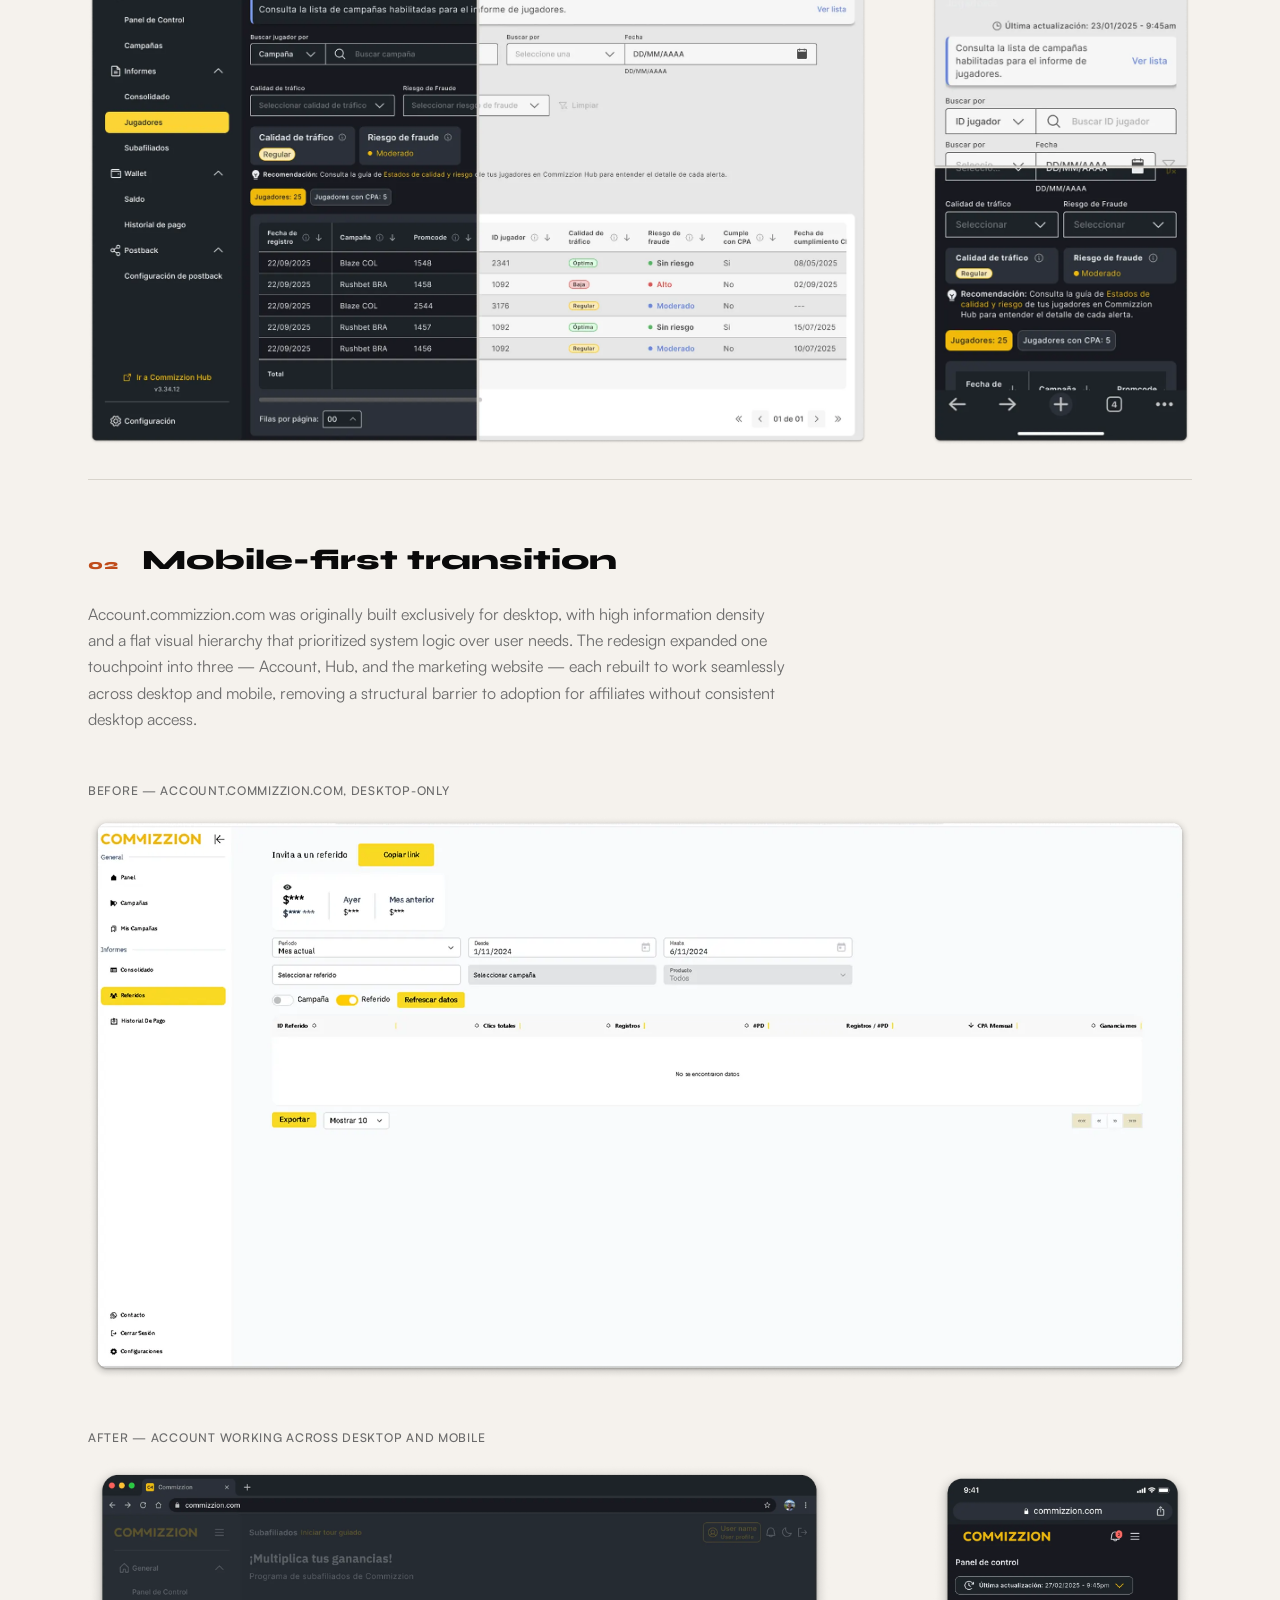
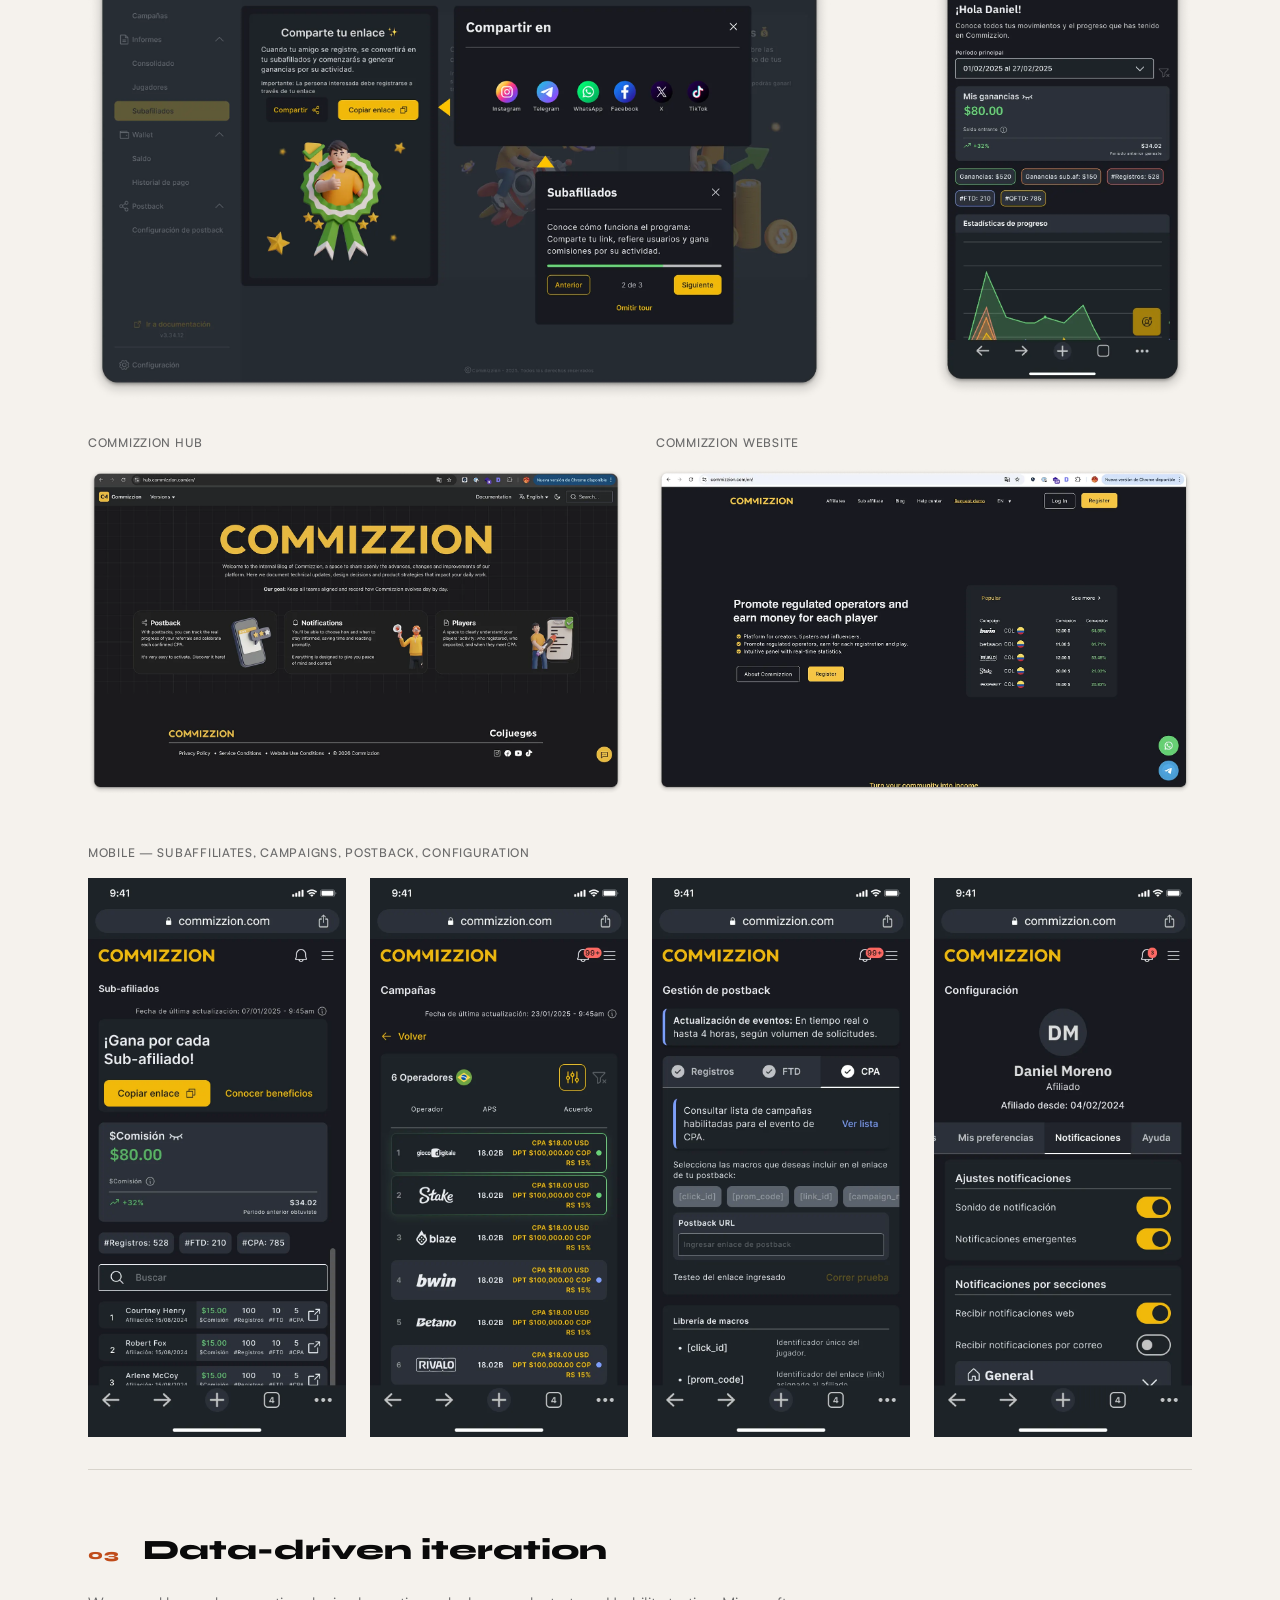
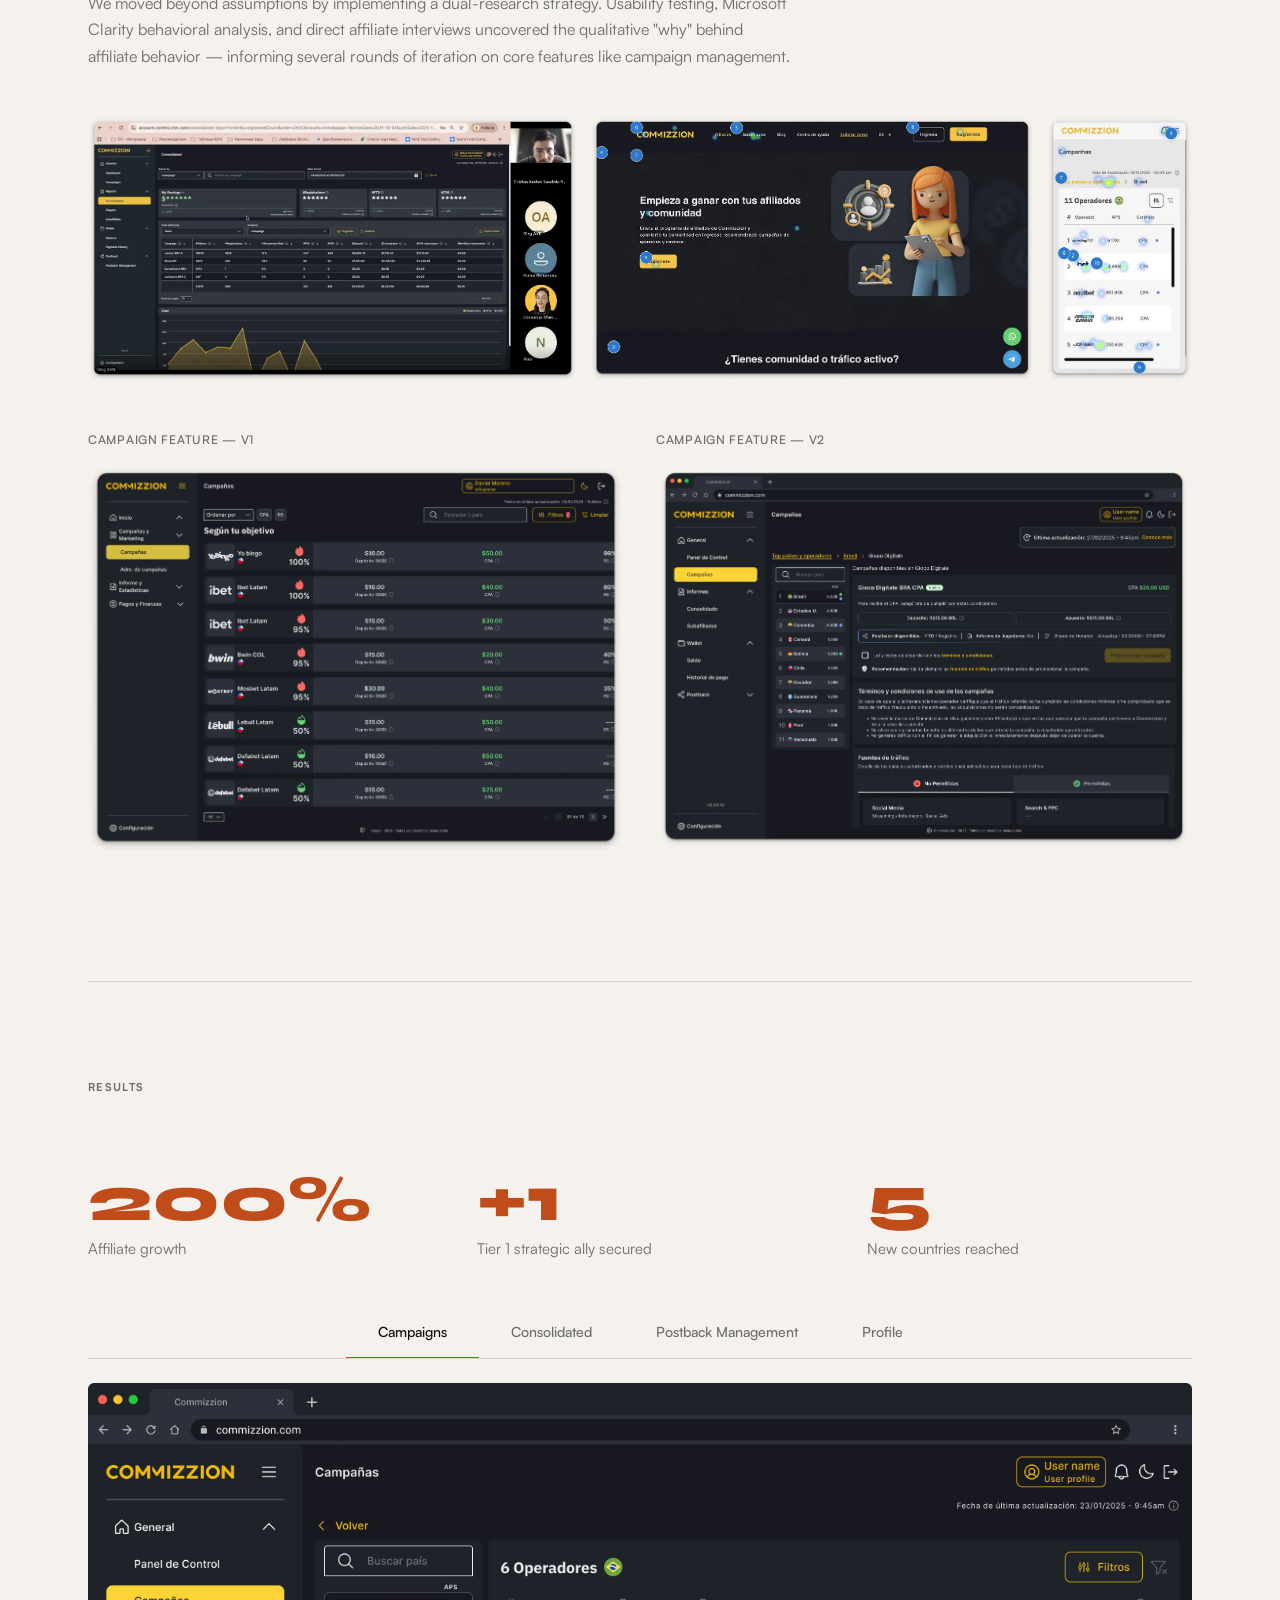
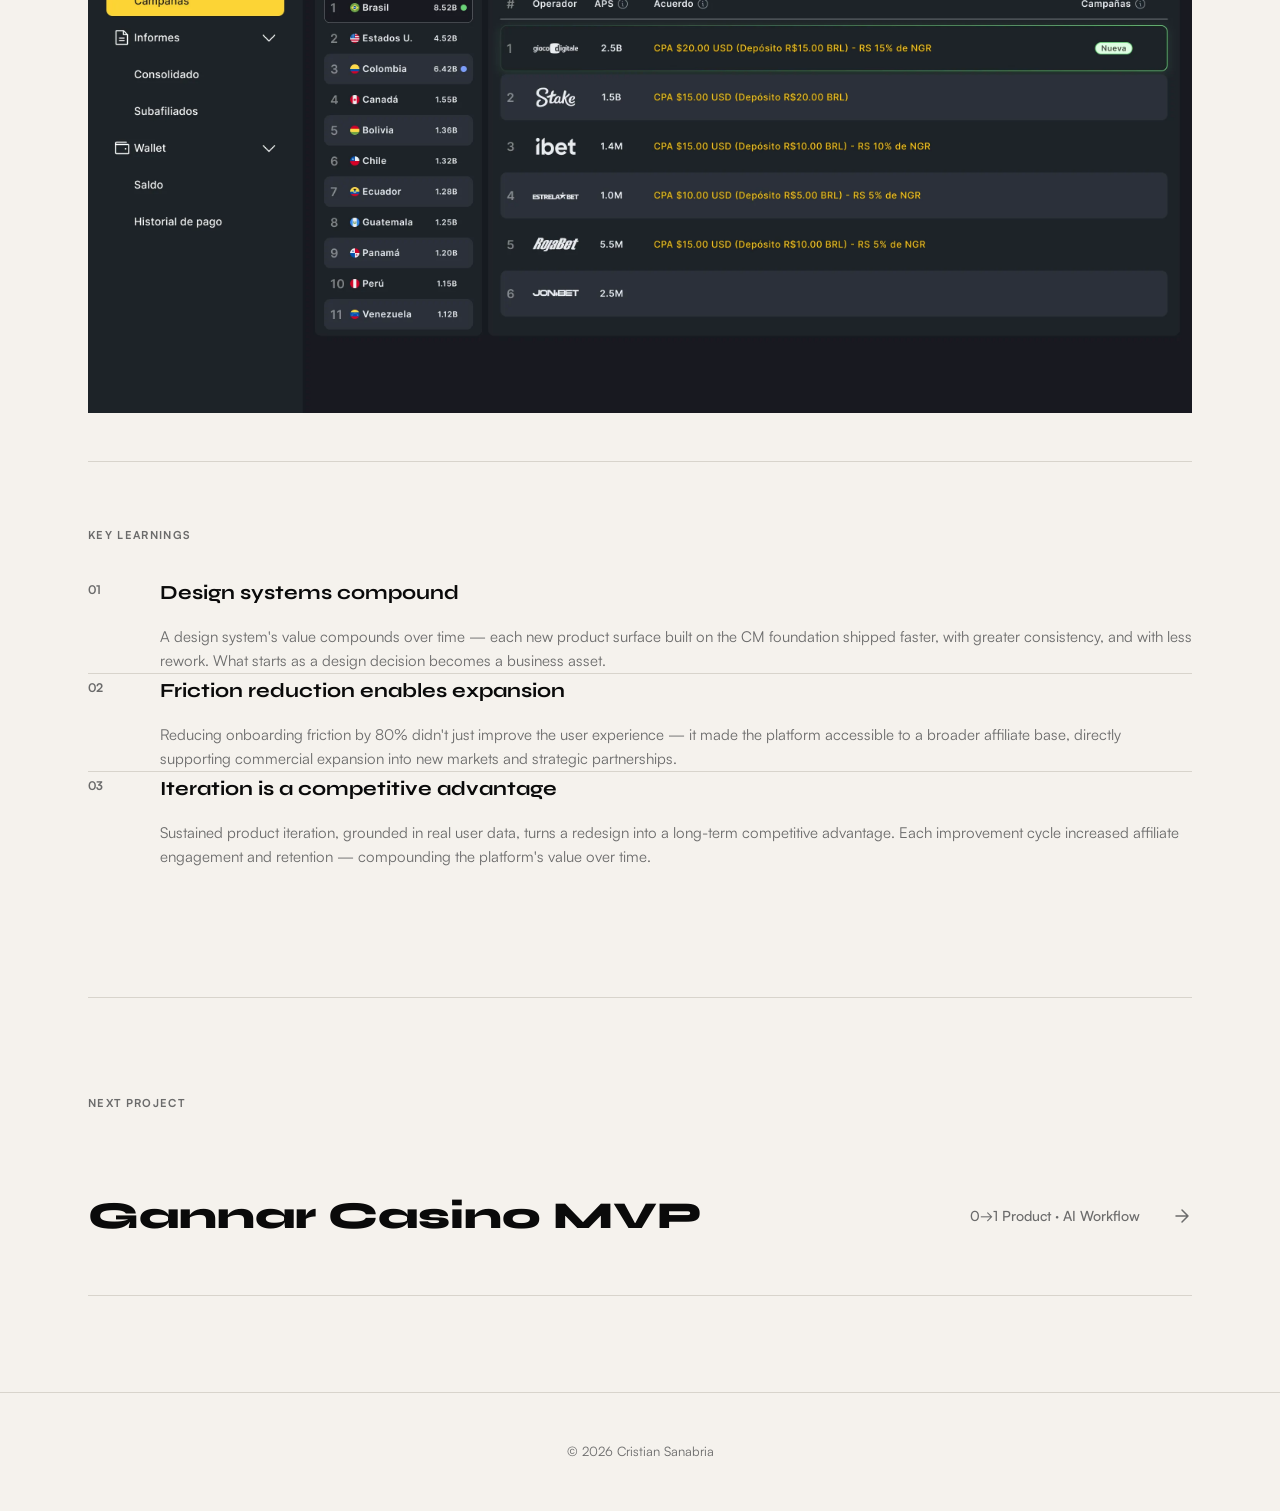
==== commit e1afcb2c: "feat: convert mobile screens to carousel reusing gannar pattern, add new key learnings component" ====
--- a/cases/commizzion-account.html
+++ b/cases/commizzion-account.html
@@ -127,11 +127,27 @@
             </div>
             <div class="cs-decision__block">
               <span class="cs-caption">Mobile — Subaffiliates, Campaigns, Postback, Configuration</span>
-              <div class="cs-decision__mobile-grid">
-                <img src="../assets/cases/commizzion-account/commizzion-account-mf-mobile-01.webp" alt="Subaffiliates — mobile" class="cs-decision__image" loading="lazy" />
-                <img src="../assets/cases/commizzion-account/commizzion-account-mf-mobile-02.webp" alt="Campaigns — mobile" class="cs-decision__image" loading="lazy" />
-                <img src="../assets/cases/commizzion-account/commizzion-account-mf-mobile-03.webp" alt="Postback — mobile" class="cs-decision__image" loading="lazy" />
-                <img src="../assets/cases/commizzion-account/commizzion-account-mf-mobile-04.webp" alt="Configuration — mobile" class="cs-decision__image" loading="lazy" />
+              <div class="cs-carousel" id="account-mobile-carousel">
+                <div class="cs-carousel__track" id="account-mobile-track">
+                  <div class="cs-carousel__slide">
+                    <img src="../assets/cases/commizzion-account/commizzion-account-mf-mobile-01.webp" alt="Subaffiliates — mobile" class="cs-carousel__img" loading="lazy" />
+                  </div>
+                  <div class="cs-carousel__slide">
+                    <img src="../assets/cases/commizzion-account/commizzion-account-mf-mobile-02.webp" alt="Campaigns — mobile" class="cs-carousel__img" loading="lazy" />
+                  </div>
+                  <div class="cs-carousel__slide">
+                    <img src="../assets/cases/commizzion-account/commizzion-account-mf-mobile-03.webp" alt="Postback — mobile" class="cs-carousel__img" loading="lazy" />
+                  </div>
+                  <div class="cs-carousel__slide">
+                    <img src="../assets/cases/commizzion-account/commizzion-account-mf-mobile-04.webp" alt="Configuration — mobile" class="cs-carousel__img" loading="lazy" />
+                  </div>
+                </div>
+                <div class="cs-carousel__dots" id="account-mobile-dots">
+                  <button class="cs-carousel__dot cs-carousel__dot--active" data-index="0" aria-label="Slide 1"></button>
+                  <button class="cs-carousel__dot" data-index="1" aria-label="Slide 2"></button>
+                  <button class="cs-carousel__dot" data-index="2" aria-label="Slide 3"></button>
+                  <button class="cs-carousel__dot" data-index="3" aria-label="Slide 4"></button>
+                </div>
               </div>
             </div>
           </div>
@@ -206,9 +222,29 @@
 
         <div class="cs-results__learning">
           <span class="cs-label">Key learnings</span>
-          <p class="cs-learning__text">"A design system's value compounds over time — each new product surface built on the CM foundation shipped faster, with greater consistency, and with less rework. What starts as a design decision becomes a business asset."</p>
-          <p class="cs-learning__text cs-learning__text--second">"Reducing onboarding friction by 80% didn't just improve the user experience — it made the platform accessible to a broader affiliate base, directly supporting commercial expansion into new markets and strategic partnerships."</p>
-          <p class="cs-learning__text cs-learning__text--second">"Sustained product iteration, grounded in real user data, turns a redesign into a long-term competitive advantage. Each improvement cycle increased affiliate engagement and retention — compounding the platform's value over time."</p>
+          <div class="cs-learning-list">
+            <div class="cs-learning-item">
+              <span class="cs-learning-item__number">01</span>
+              <div class="cs-learning-item__content">
+                <h3 class="cs-learning-item__title">Design systems compound</h3>
+                <p class="cs-learning-item__body">A design system's value compounds over time — each new product surface built on the CM foundation shipped faster, with greater consistency, and with less rework. What starts as a design decision becomes a business asset.</p>
+              </div>
+            </div>
+            <div class="cs-learning-item">
+              <span class="cs-learning-item__number">02</span>
+              <div class="cs-learning-item__content">
+                <h3 class="cs-learning-item__title">Friction reduction enables expansion</h3>
+                <p class="cs-learning-item__body">Reducing onboarding friction by 80% didn't just improve the user experience — it made the platform accessible to a broader affiliate base, directly supporting commercial expansion into new markets and strategic partnerships.</p>
+              </div>
+            </div>
+            <div class="cs-learning-item">
+              <span class="cs-learning-item__number">03</span>
+              <div class="cs-learning-item__content">
+                <h3 class="cs-learning-item__title">Iteration is a competitive advantage</h3>
+                <p class="cs-learning-item__body">Sustained product iteration, grounded in real user data, turns a redesign into a long-term competitive advantage. Each improvement cycle increased affiliate engagement and retention — compounding the platform's value over time.</p>
+              </div>
+            </div>
+          </div>
         </div>
       </div>
     </section>
@@ -232,6 +268,25 @@
   </footer>
 
   <script>
+    const accountMobileTrack = document.getElementById('account-mobile-track');
+    const accountMobileDots = document.querySelectorAll('#account-mobile-dots .cs-carousel__dot');
+    let accountMobileCurrent = 0;
+    let accountMobileStartX = 0;
+    function goToAccountMobileSlide(index) {
+      accountMobileCurrent = index;
+      accountMobileTrack.style.transform = 'translateX(-' + (index * 100) + '%)';
+      accountMobileDots.forEach((dot, i) => dot.classList.toggle('cs-carousel__dot--active', i === index));
+    }
+    accountMobileDots.forEach(dot => dot.addEventListener('click', () => goToAccountMobileSlide(parseInt(dot.dataset.index))));
+    accountMobileTrack.addEventListener('touchstart', e => {
+      accountMobileStartX = e.changedTouches[0].clientX;
+    });
+    accountMobileTrack.addEventListener('touchend', e => {
+      const diff = accountMobileStartX - e.changedTouches[0].clientX;
+      if (diff > 40) goToAccountMobileSlide(Math.min(accountMobileCurrent + 1, 3));
+      if (diff < -40) goToAccountMobileSlide(Math.max(accountMobileCurrent - 1, 0));
+    });
+
     const tabs = document.querySelectorAll('.cs-tabs__tab');
     const panels = document.querySelectorAll('.cs-tabs__panel');
     tabs.forEach(tab => {
--- a/styles/case-study.css
+++ b/styles/case-study.css
@@ -1100,3 +1100,43 @@
     grid-template-columns: repeat(2, 1fr);
   }
 }
+
+/* Key learnings — numbered list, sober style */
+.cs-learning-list {
+  margin-top: var(--space-4);
+}
+.cs-learning-item {
+  display: grid;
+  grid-template-columns: 40px 1fr;
+  gap: var(--space-4);
+  padding: var(--space-5) 0;
+}
+.cs-learning-item:not(:first-child) {
+  border-top: 1px solid var(--color-border);
+}
+.cs-learning-item__number {
+  font-family: var(--font-body);
+  font-size: 0.75rem;
+  font-weight: 700;
+  color: var(--color-text-muted);
+  padding-top: 4px;
+}
+.cs-learning-item__title {
+  font-family: var(--font-display);
+  font-size: 1.25rem;
+  font-weight: 700;
+  color: var(--color-text);
+  margin-bottom: var(--space-2);
+}
+.cs-learning-item__body {
+  font-family: var(--font-body);
+  font-size: 0.9375rem;
+  line-height: 1.6;
+  color: var(--color-text-muted);
+}
+@media (max-width: 768px) {
+  .cs-learning-item {
+    grid-template-columns: 28px 1fr;
+    gap: var(--space-3);
+  }
+}
